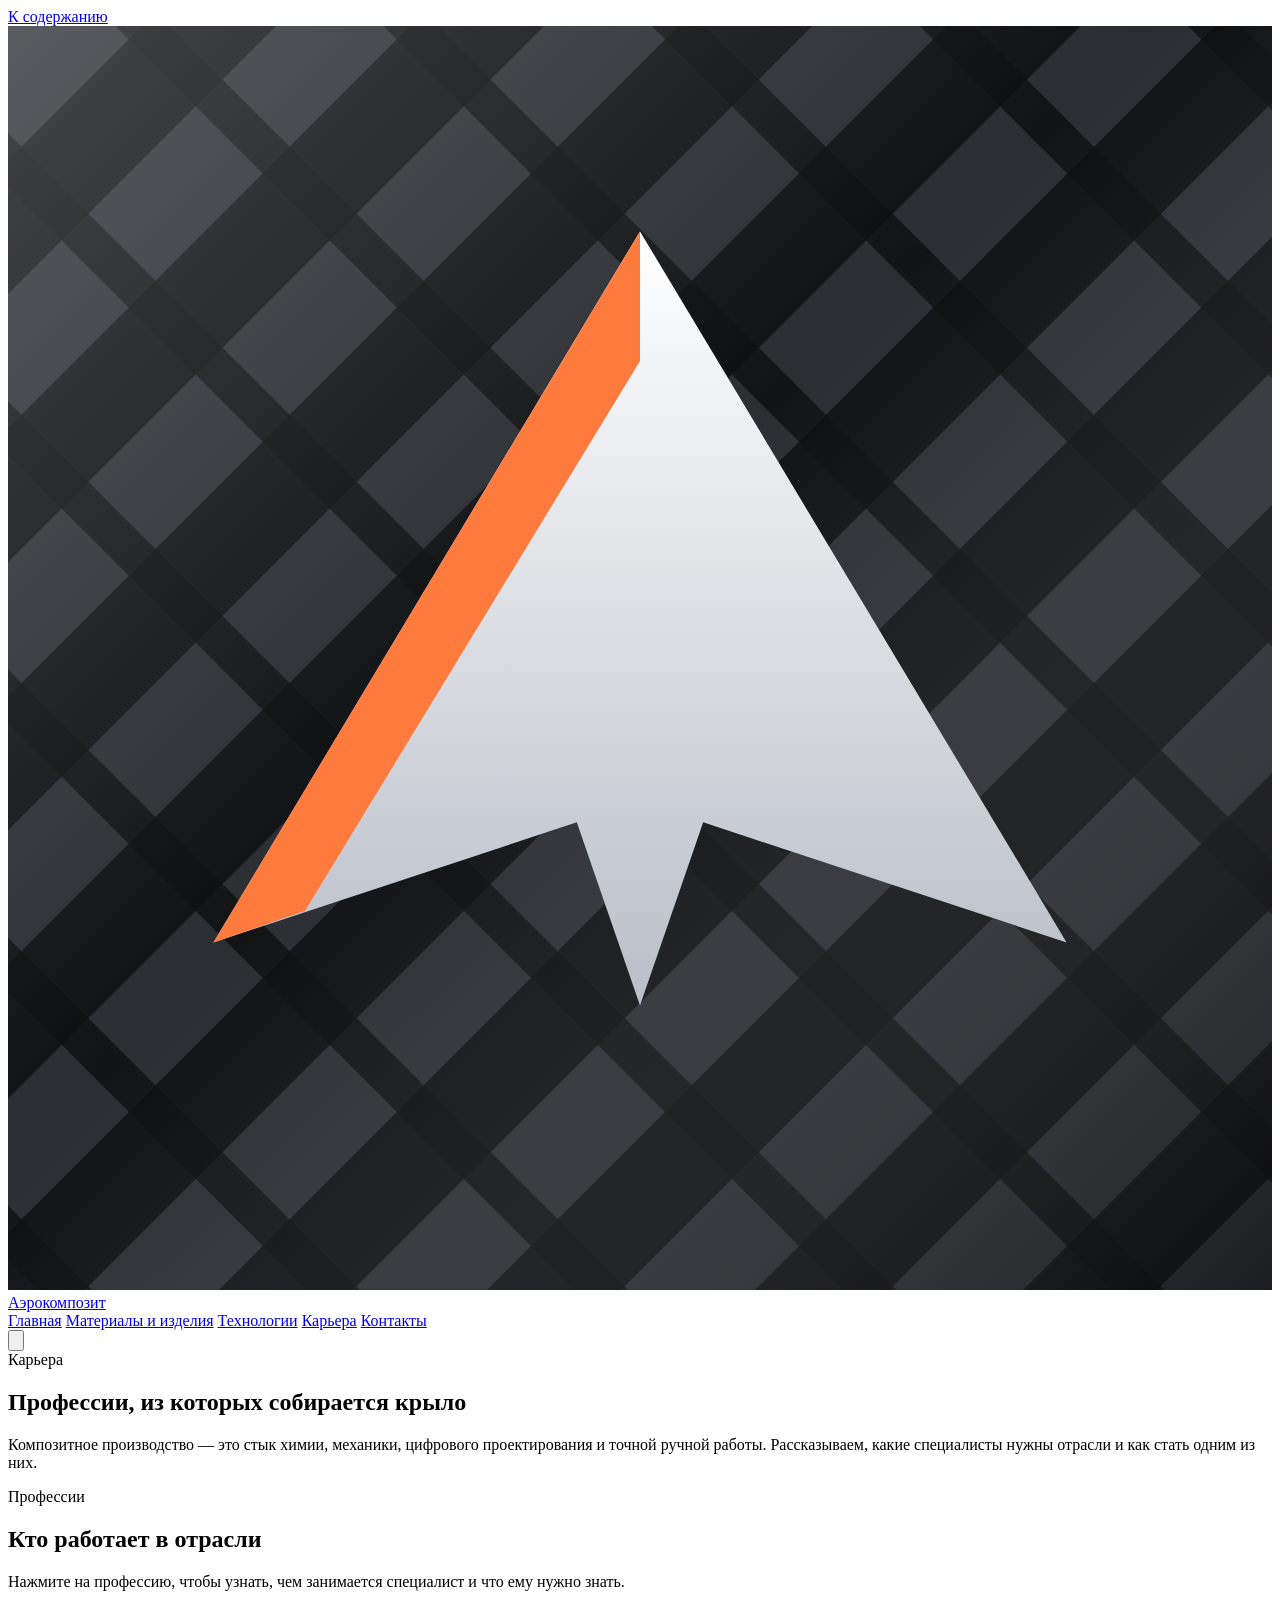
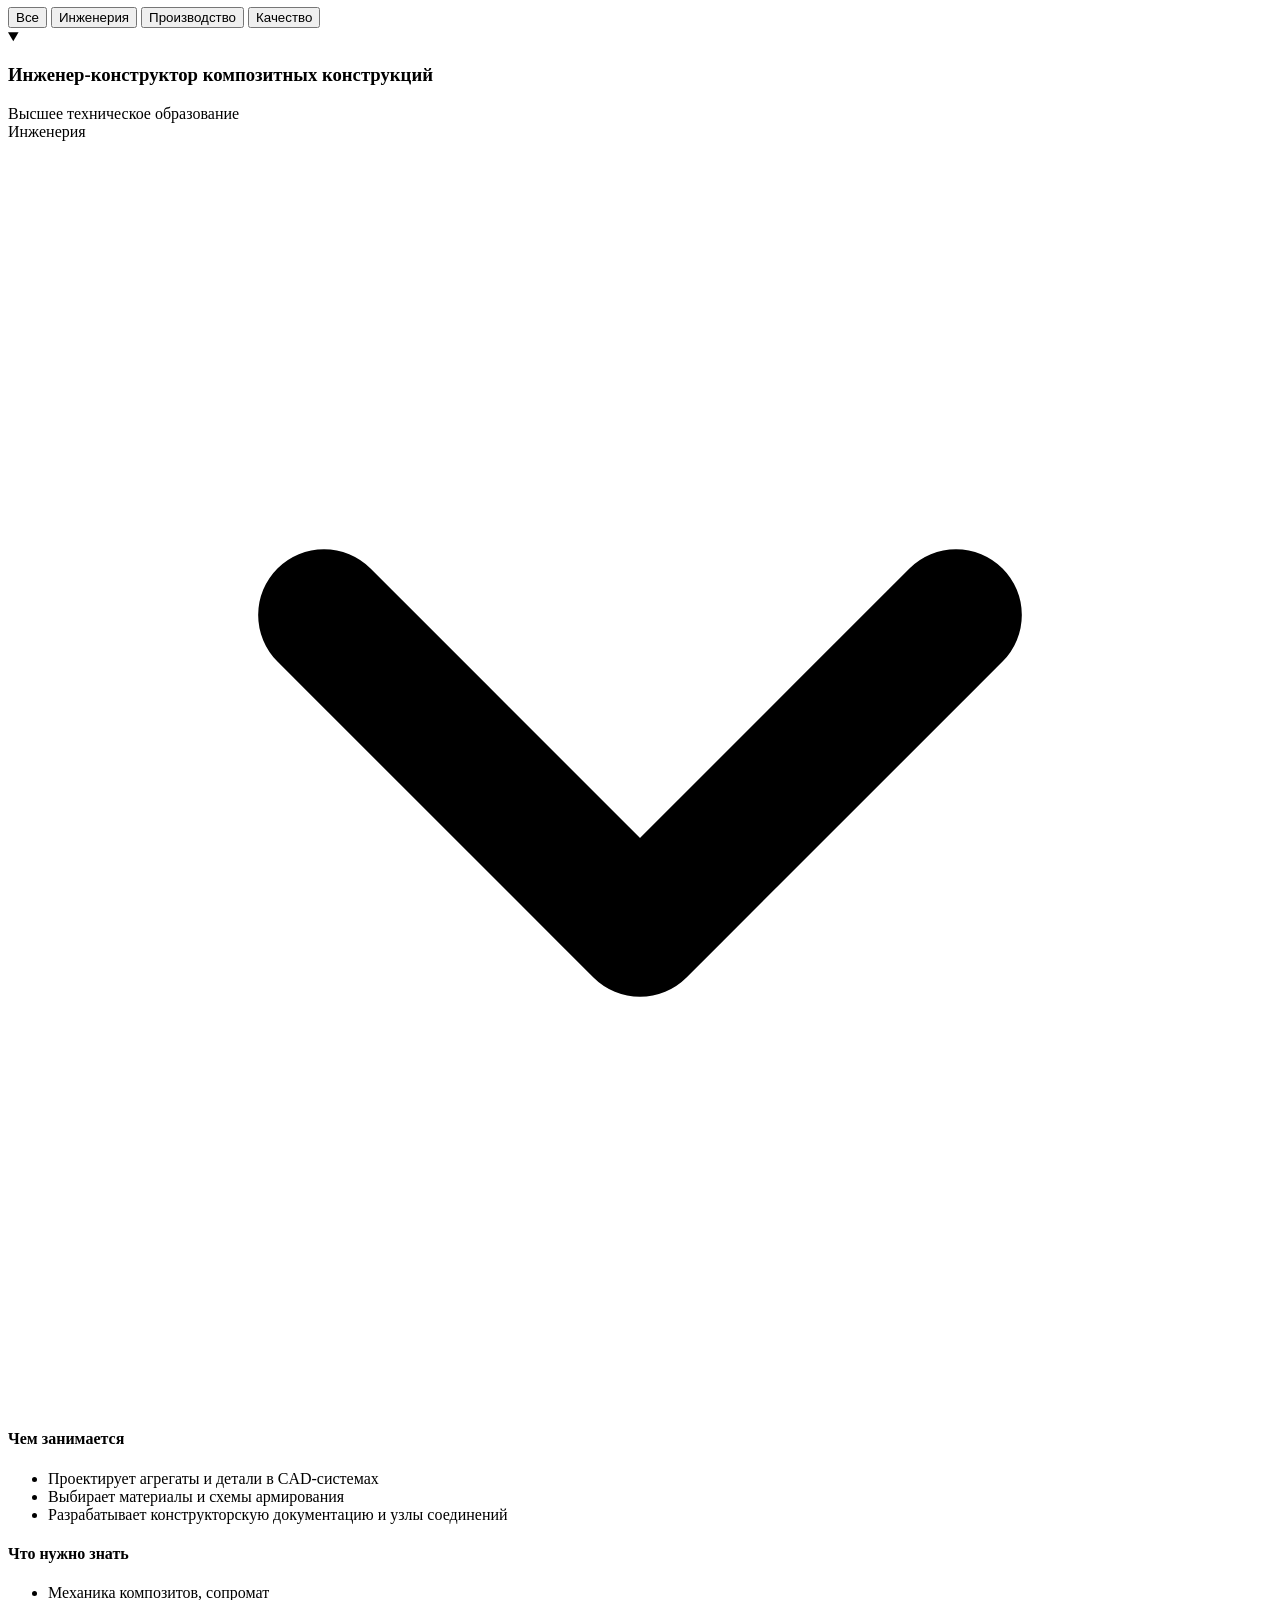
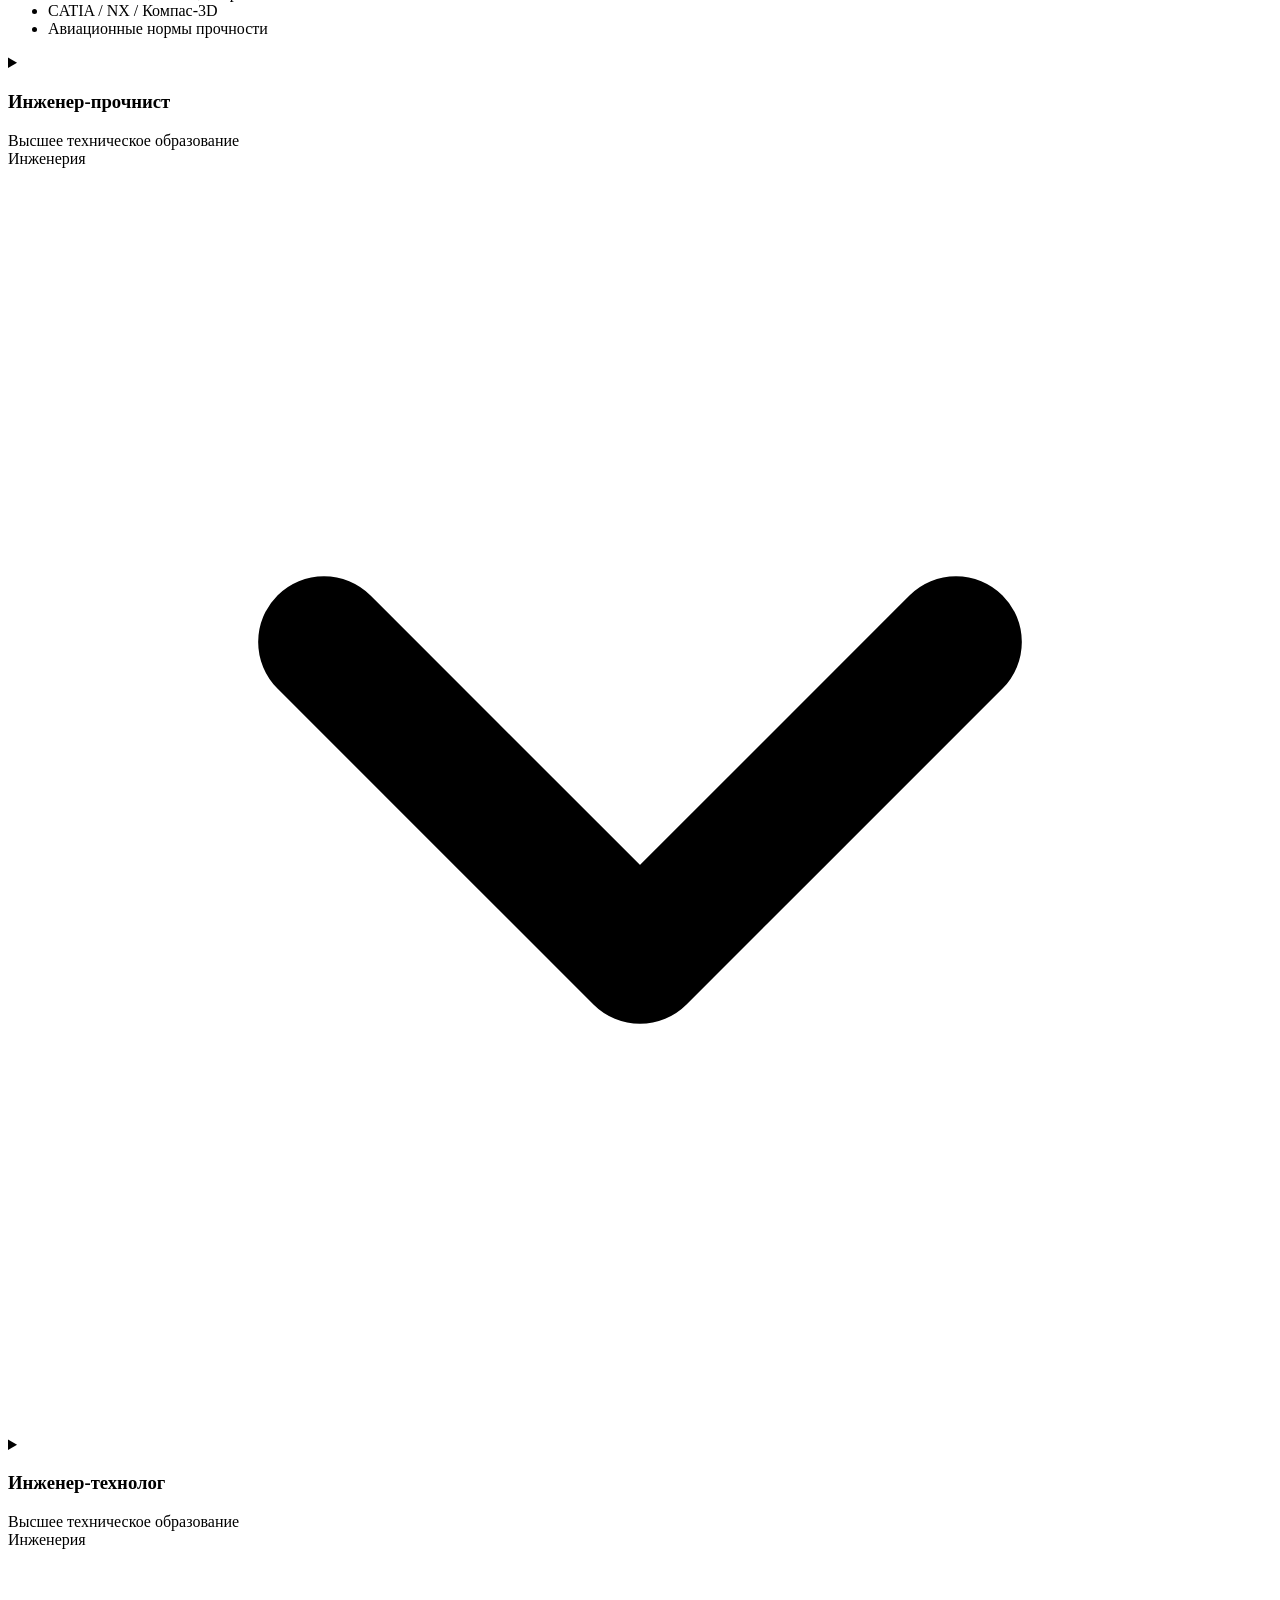
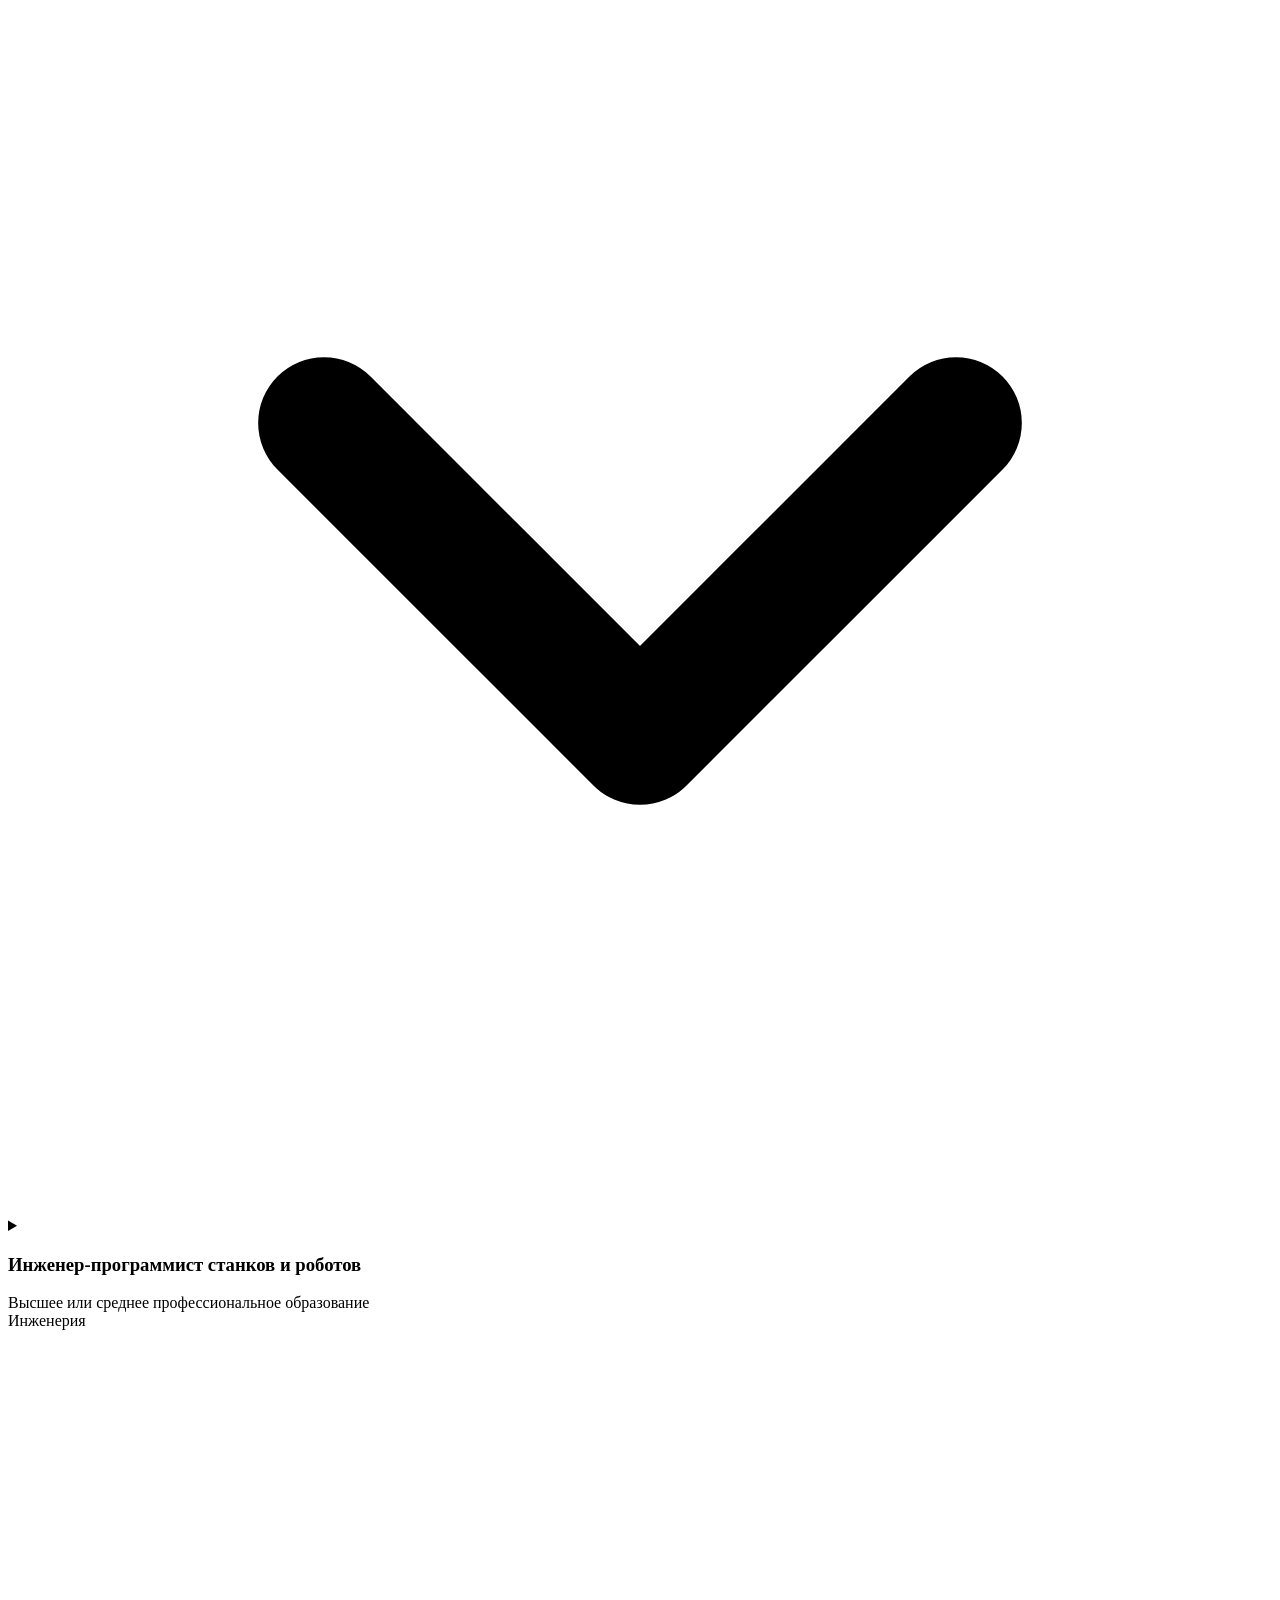
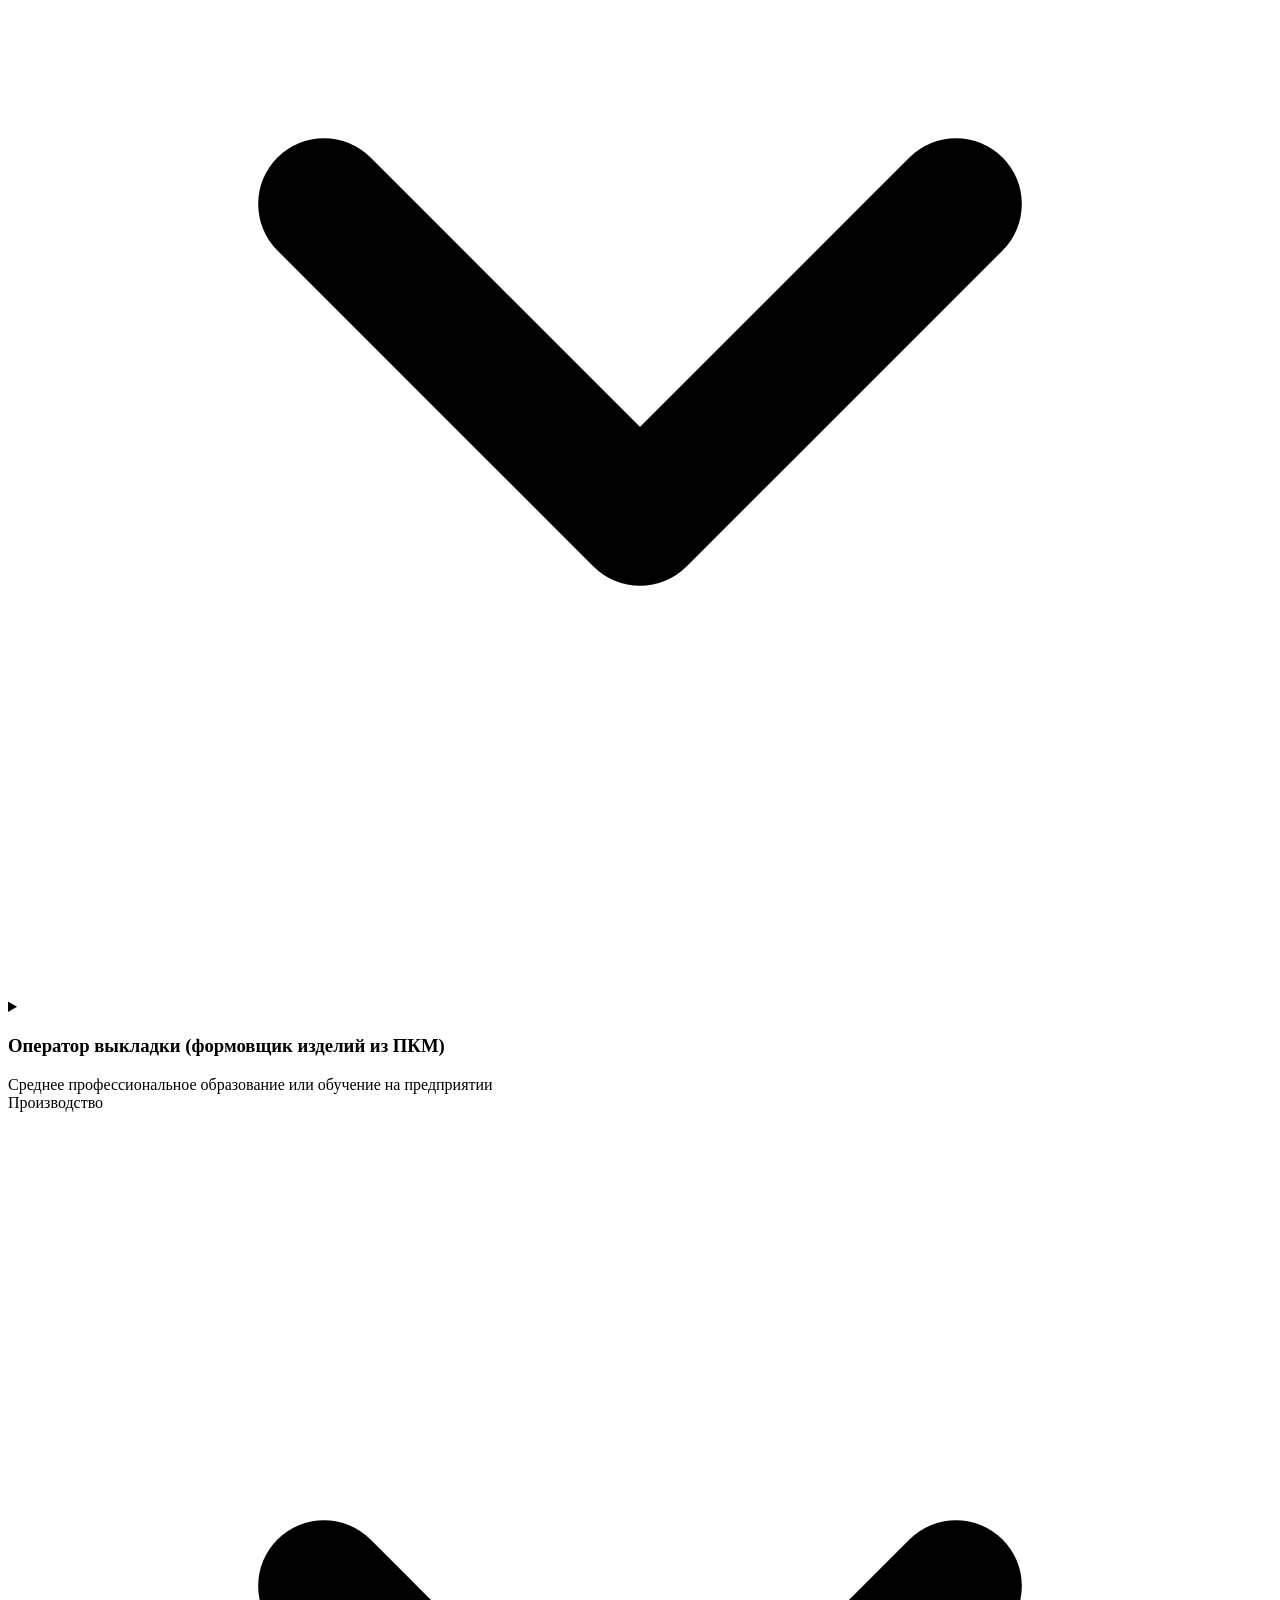
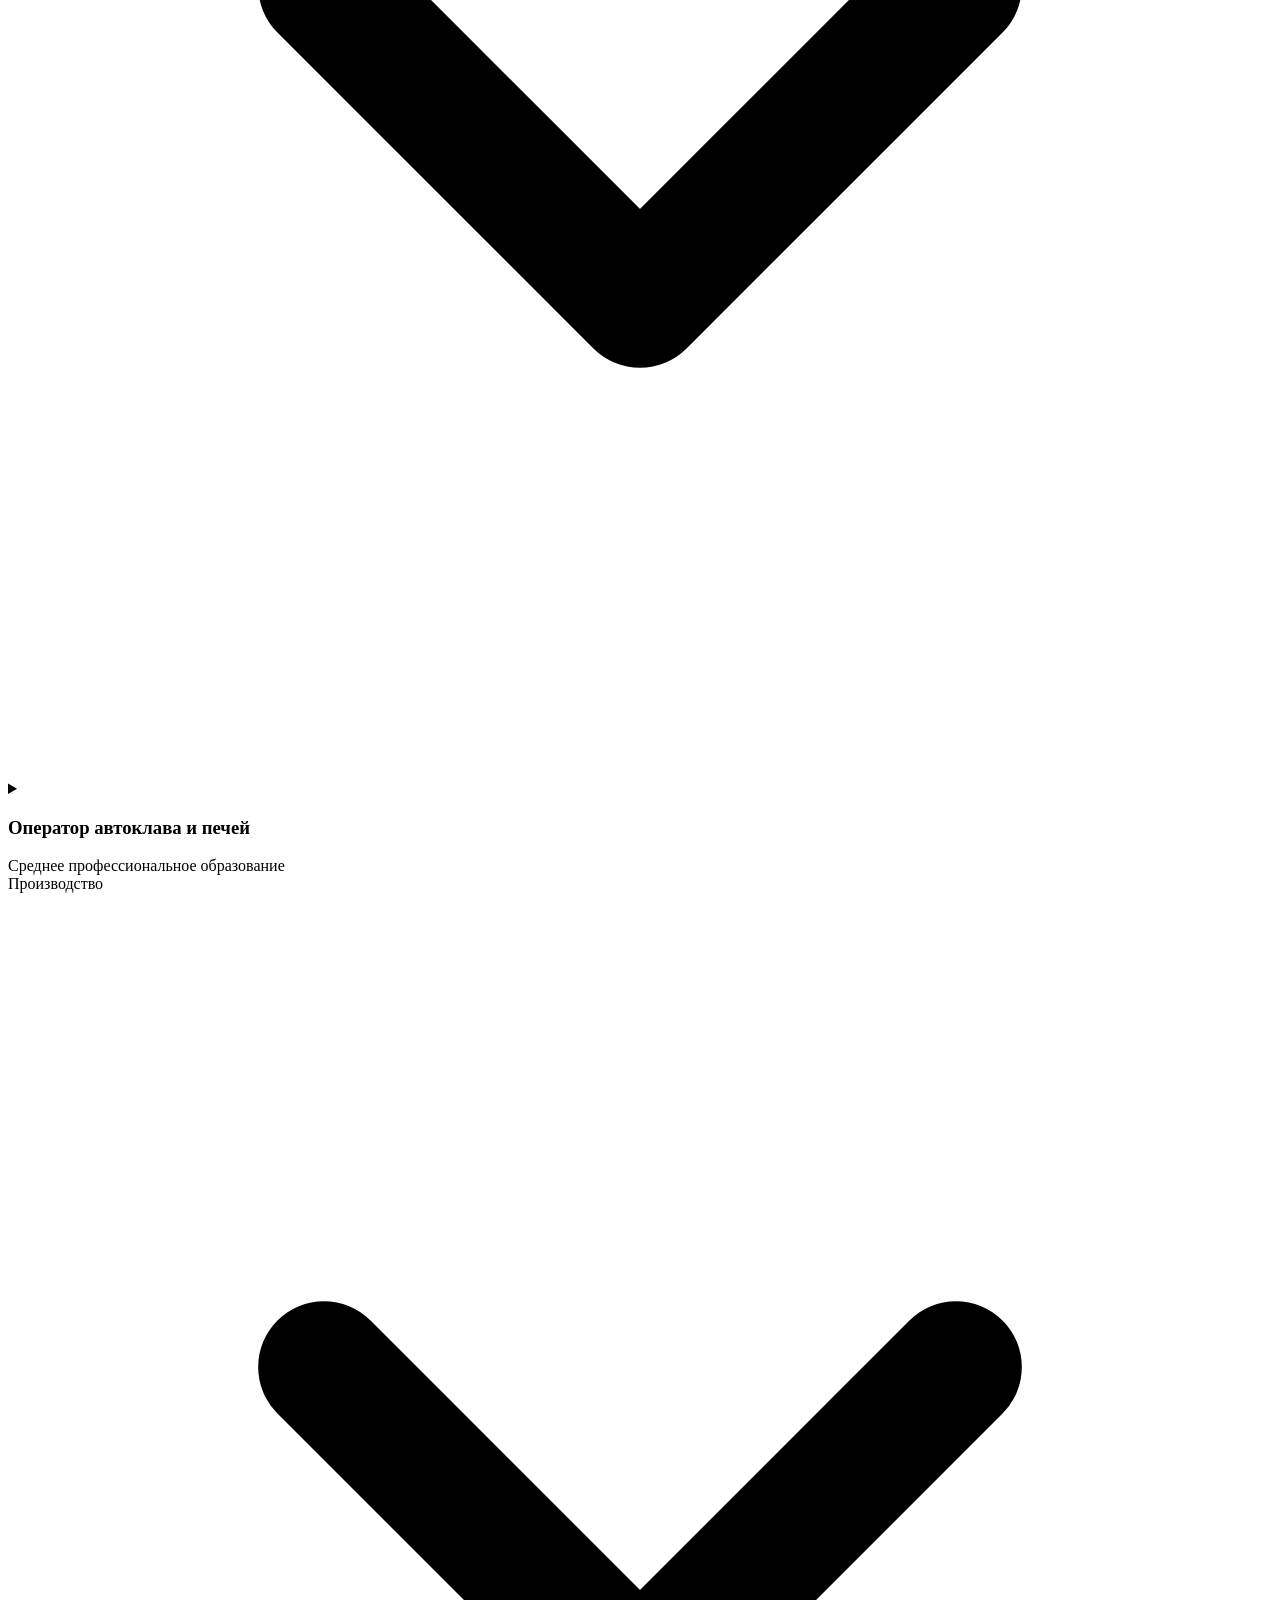
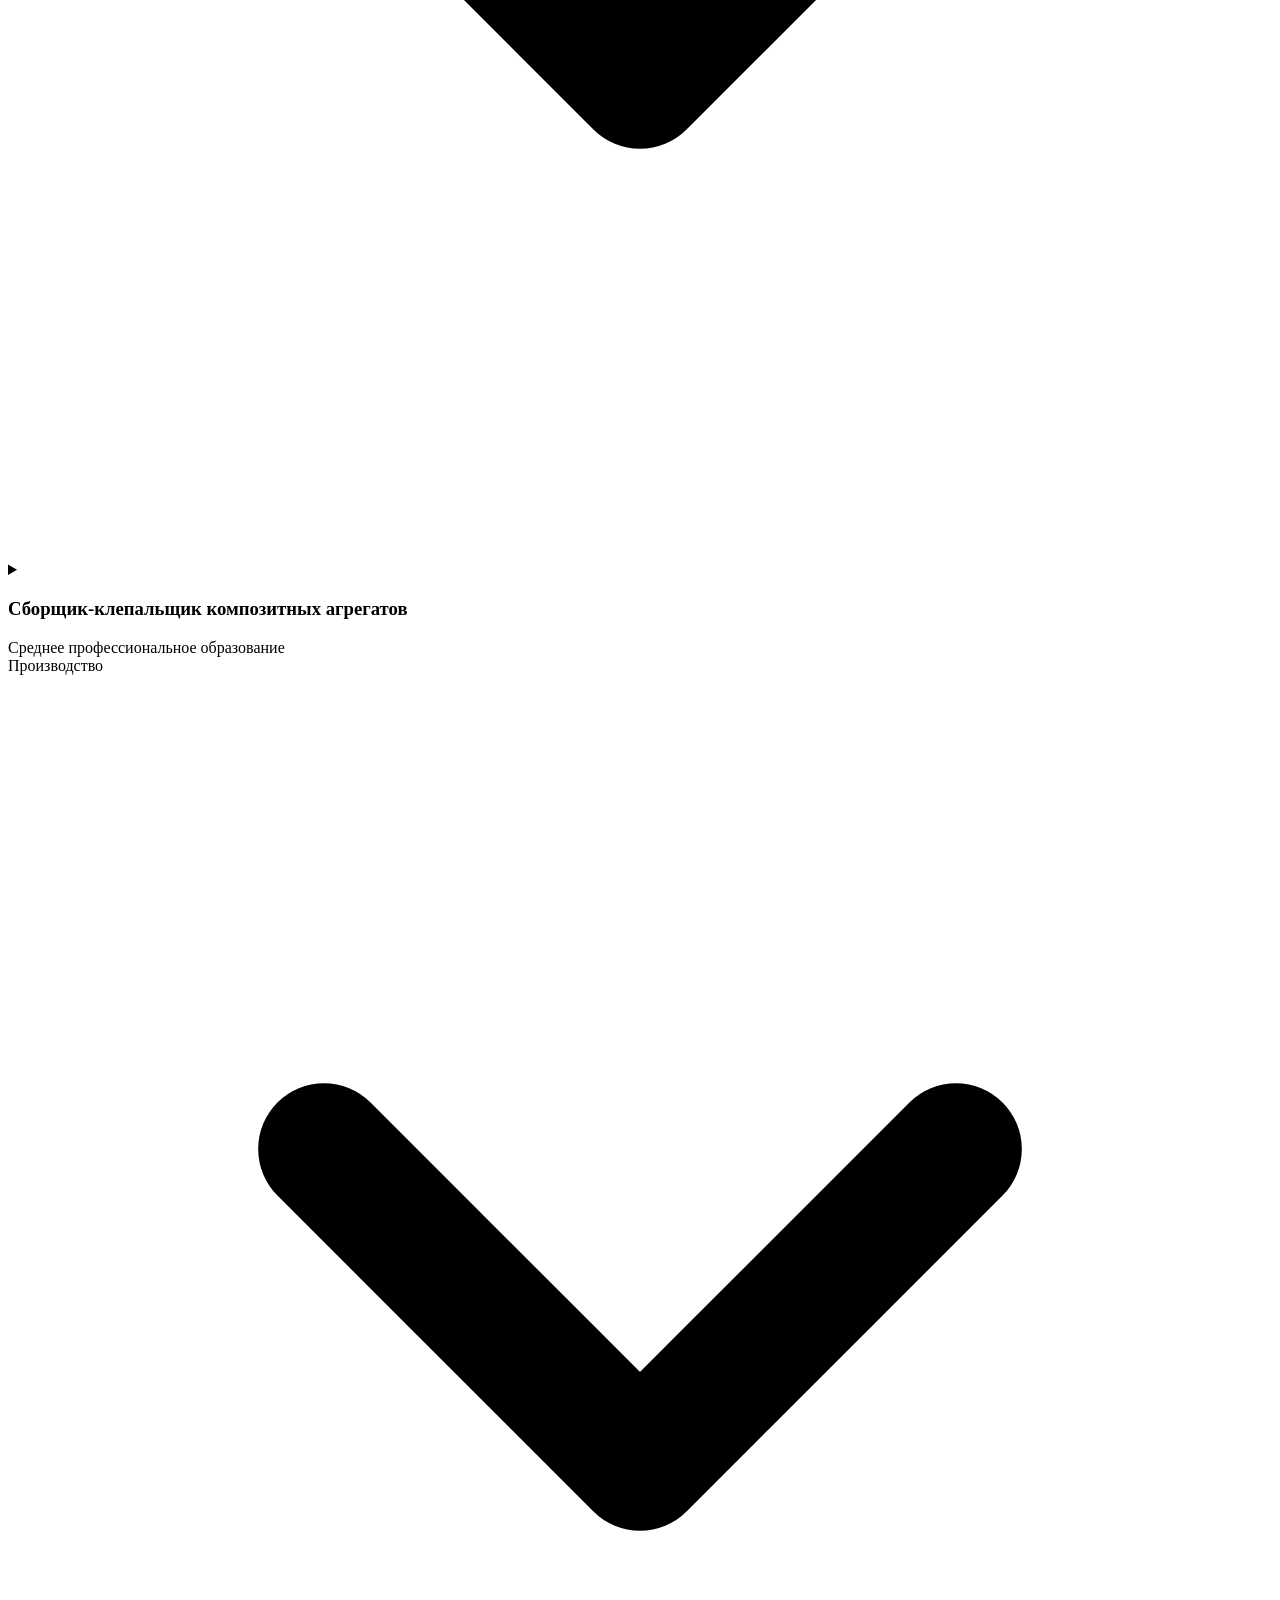
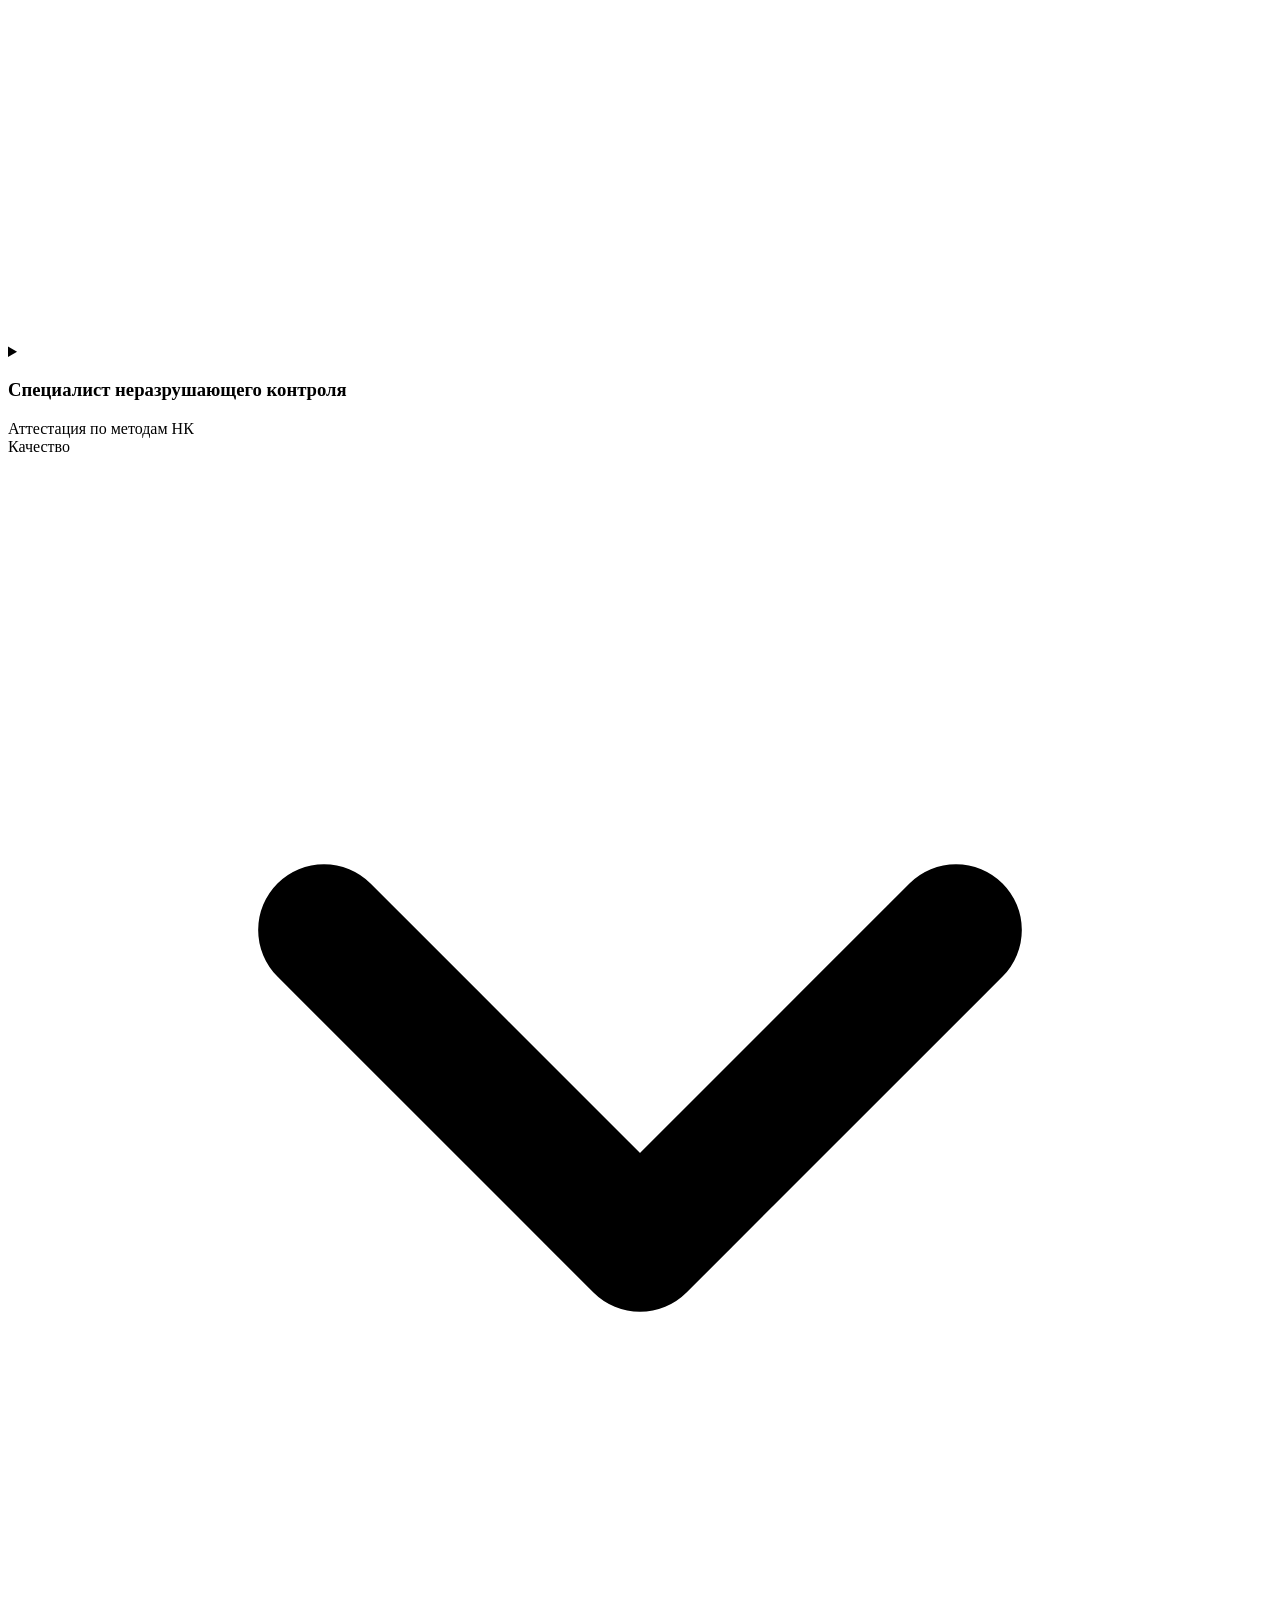
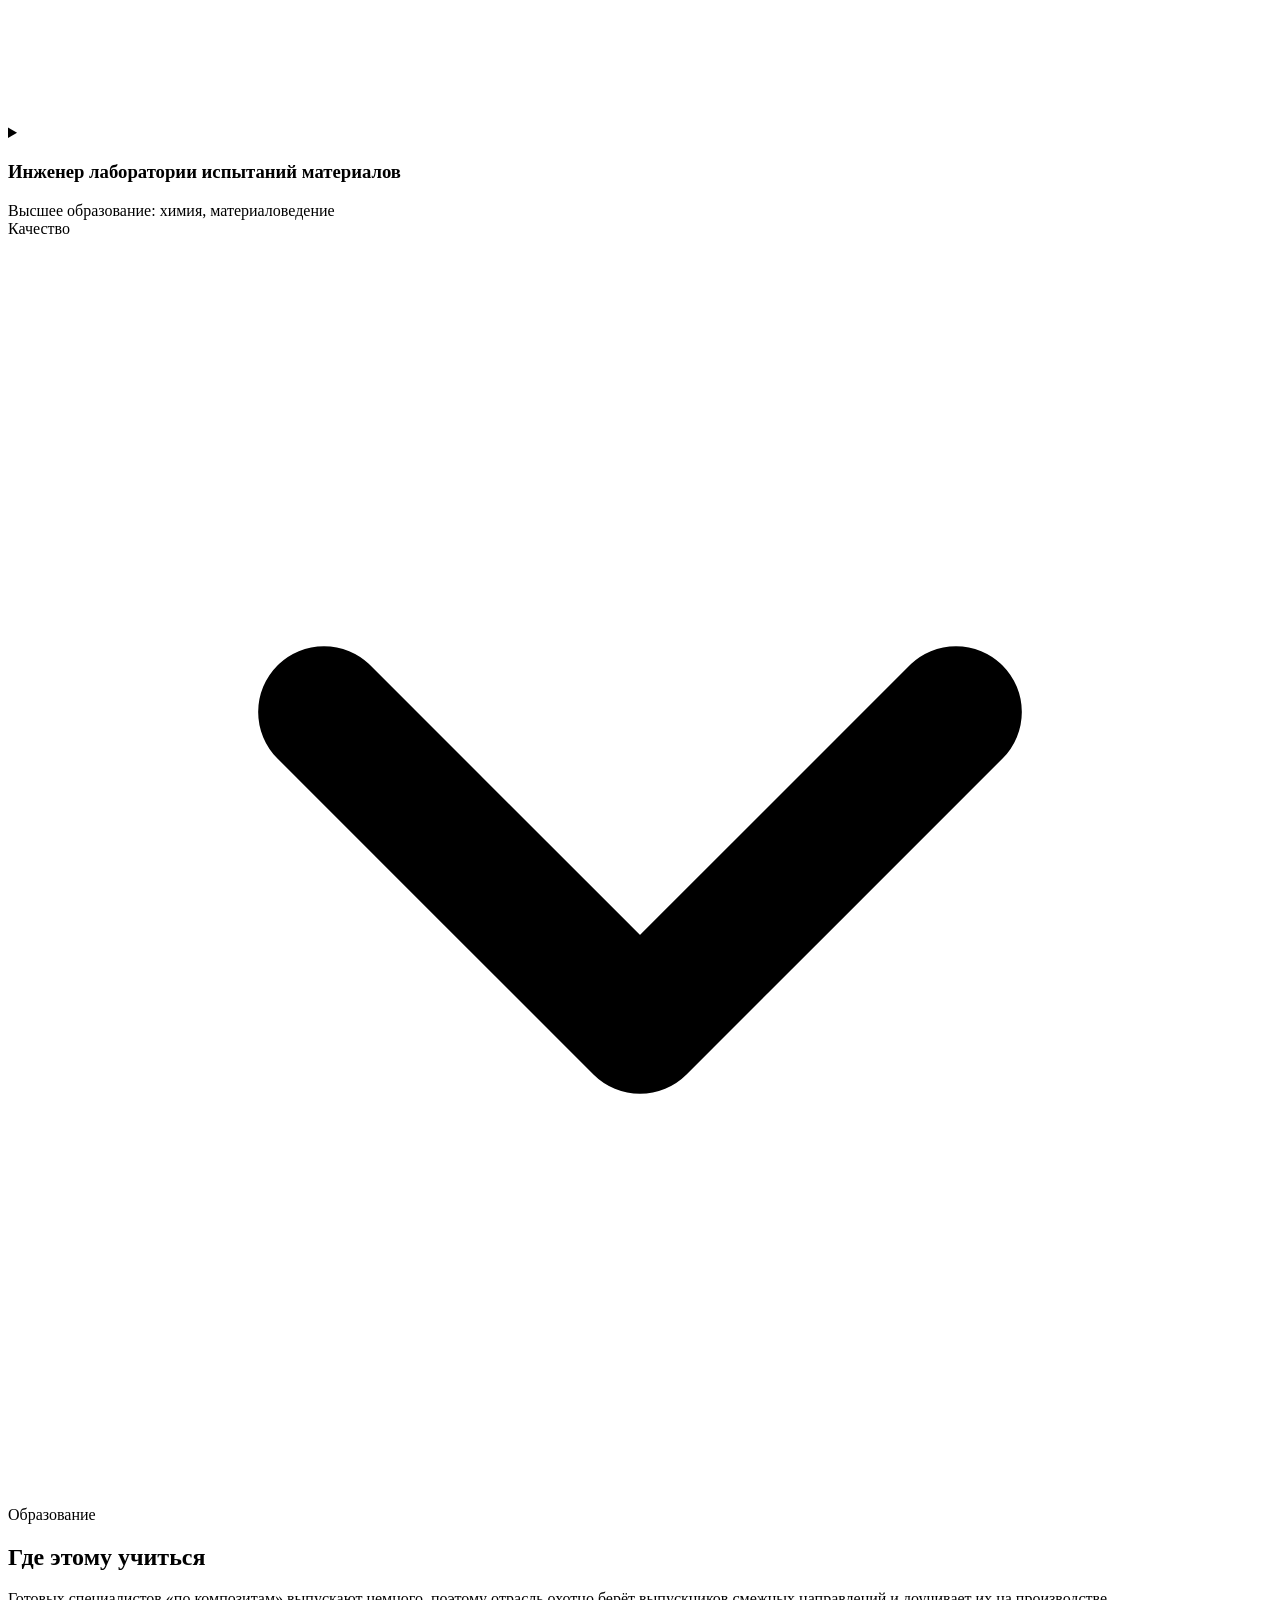
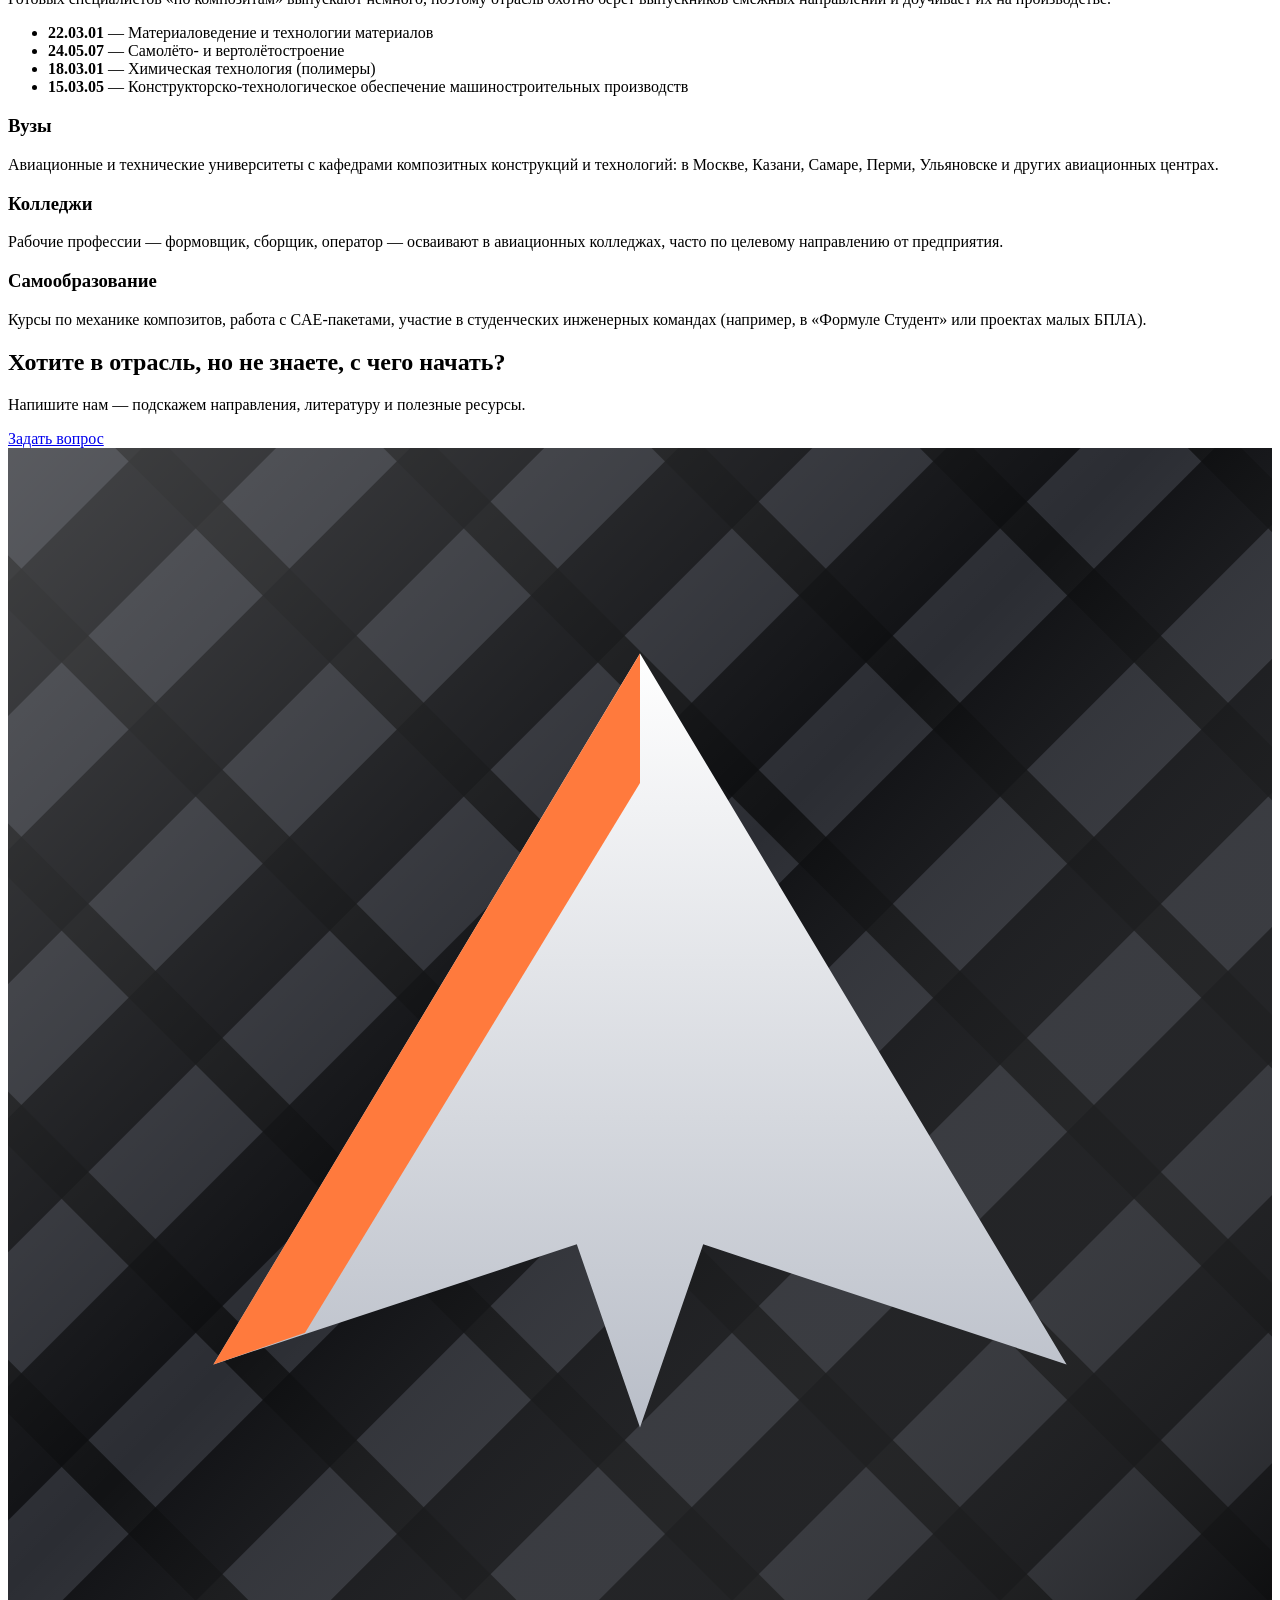
==== careers.html @ 8b7123e7 "Add files via upload" ====
<!doctype html>
<html lang="ru">
<head>
  <meta charset="utf-8">
  <meta name="viewport" content="width=device-width, initial-scale=1">
  <meta name="theme-color" content="#0b0c0e">
  <title>Карьера в композитной отрасли — Аэрокомпозит</title>
  <meta name="description" content="Профессии композитного авиационного производства: что делают специалисты, какие навыки нужны и где учиться.">
  <link rel="icon" href="img/favicon.svg" type="image/svg+xml">
  <link rel="preconnect" href="https://fonts.googleapis.com">
  <link rel="preconnect" href="https://fonts.gstatic.com" crossorigin>
  <link href="https://fonts.googleapis.com/css2?family=JetBrains+Mono:wght@500;600;700&family=Manrope:wght@400;500;600;700;800&family=Unbounded:wght@300;700&display=swap" rel="stylesheet">
  <link rel="stylesheet" href="css/style.css?v=3">
</head>
<body>
<a class="skip" href="#main">К содержанию</a>

<header class="site-header">
  <div class="wrap">
    <a class="logo" href="index.html" aria-label="Аэрокомпозит — на главную">
      <span class="logo-mark" aria-hidden="true"><svg viewBox="0 0 40 40"><defs><pattern id="tw-h" width="6" height="6" patternUnits="userSpaceOnUse" patternTransform="rotate(45)"><rect width="6" height="6" fill="#101114"/><rect width="3" height="6" fill="#2b2d33"/><rect width="6" height="1.2" y="2.4" fill="#0b0c0e" opacity=".8"/></pattern><linearGradient id="gl-h" x1="0" y1="0" x2="1" y2="1"><stop offset="0" stop-color="#fff" stop-opacity=".22"/><stop offset=".45" stop-color="#fff" stop-opacity="0"/><stop offset="1" stop-color="#000" stop-opacity=".35"/></linearGradient><linearGradient id="wg-h" x1="0" y1="0" x2="0" y2="1"><stop offset="0" stop-color="#ffffff"/><stop offset="1" stop-color="#b9bec8"/></linearGradient></defs><rect width="40" height="40" fill="url(#tw-h)"/><rect width="40" height="40" fill="url(#gl-h)"/><path d="M20 6.5 L33.5 29 L22 25.2 L20 31 L18 25.2 L6.5 29 Z" fill="url(#wg-h)"/><path d="M20 6.5 L6.5 29 L9.4 28 L20 10.6 Z" fill="#ff7a3d"/></svg></span>
      <span class="logo-word"><span class="logo-aero">Аэро</span><span class="logo-comp">композит</span></span>
    </a>
    <nav class="nav" id="nav" aria-label="Основное меню">
      <a href="index.html">Главная</a>
      <a href="materials.html">Материалы и изделия</a>
      <a href="technology.html">Технологии</a>
      <a href="careers.html" aria-current="page">Карьера</a>
      <a href="contacts.html">Контакты</a>
    </nav>
    <button class="icon-btn menu-toggle" aria-label="Меню" aria-controls="nav" aria-expanded="false">
      <svg viewBox="0 0 24 24" fill="none" stroke="currentColor" stroke-width="2" stroke-linecap="round"><path d="M4 7h16M4 12h16M4 17h16"/></svg>
    </button>
  </div>
</header>

<main id="main">

  <section class="page-hero">
    <div class="wrap">
      <span class="eyebrow">Карьера</span>
      <h1>Профессии, из которых собирается крыло</h1>
      <p class="lead">Композитное производство — это стык химии, механики, цифрового проектирования и точной ручной работы. Рассказываем, какие специалисты нужны отрасли и как стать одним из них.</p>
    </div>
  </section>

  <section class="section">
    <div class="wrap">
      <div class="section-head reveal">
        <div>
          <span class="eyebrow">Профессии</span>
          <h2>Кто работает в отрасли</h2>
        </div>
        <p>Нажмите на профессию, чтобы узнать, чем занимается специалист и что ему нужно знать.</p>
      </div>

      <div class="filters reveal" role="group" aria-label="Фильтр по направлению">
        <button class="chip" data-filter="all" aria-pressed="true">Все</button>
        <button class="chip" data-filter="eng" aria-pressed="false">Инженерия</button>
        <button class="chip" data-filter="prod" aria-pressed="false">Производство</button>
        <button class="chip" data-filter="qa" aria-pressed="false">Качество</button>
      </div>

      <div class="reveal">
        <details class="job" data-area="eng" open>
          <summary>
            <div><h3>Инженер-конструктор композитных конструкций</h3><div class="meta">Высшее техническое образование</div></div>
            <span class="tag">Инженерия</span>
            <span class="chev"><svg viewBox="0 0 24 24" fill="none" stroke="currentColor" stroke-width="2.5" stroke-linecap="round" stroke-linejoin="round"><path d="M6 9l6 6 6-6"/></svg></span>
          </summary>
          <div class="job-body">
            <div><h4>Чем занимается</h4><ul><li>Проектирует агрегаты и детали в CAD-системах</li><li>Выбирает материалы и схемы армирования</li><li>Разрабатывает конструкторскую документацию и узлы соединений</li></ul></div>
            <div><h4>Что нужно знать</h4><ul><li>Механика композитов, сопромат</li><li>CATIA / NX / Компас-3D</li><li>Авиационные нормы прочности</li></ul></div>
          </div>
        </details>

        <details class="job" data-area="eng">
          <summary>
            <div><h3>Инженер-прочнист</h3><div class="meta">Высшее техническое образование</div></div>
            <span class="tag">Инженерия</span>
            <span class="chev"><svg viewBox="0 0 24 24" fill="none" stroke="currentColor" stroke-width="2.5" stroke-linecap="round" stroke-linejoin="round"><path d="M6 9l6 6 6-6"/></svg></span>
          </summary>
          <div class="job-body">
            <div><h4>Чем занимается</h4><ul><li>Рассчитывает напряжения и запасы прочности методом конечных элементов</li><li>Оценивает устойчивость панелей и допустимые повреждения</li><li>Сопровождает прочностные испытания</li></ul></div>
            <div><h4>Что нужно знать</h4><ul><li>Теория упругости, критерии разрушения композитов</li><li>Ansys, Abaqus, Nastran/Patran</li><li>Python для автоматизации расчётов — большой плюс</li></ul></div>
          </div>
        </details>

        <details class="job" data-area="eng">
          <summary>
            <div><h3>Инженер-технолог</h3><div class="meta">Высшее техническое образование</div></div>
            <span class="tag">Инженерия</span>
            <span class="chev"><svg viewBox="0 0 24 24" fill="none" stroke="currentColor" stroke-width="2.5" stroke-linecap="round" stroke-linejoin="round"><path d="M6 9l6 6 6-6"/></svg></span>
          </summary>
          <div class="job-body">
            <div><h4>Чем занимается</h4><ul><li>Разрабатывает техпроцессы выкладки и отверждения</li><li>Проектирует оснастку и режимы работы оборудования</li><li>Разбирается с причинами брака и улучшает процесс</li></ul></div>
            <div><h4>Что нужно знать</h4><ul><li>Химия полимеров, технологии ПКМ</li><li>Моделирование пропитки и отверждения</li><li>Основы бережливого производства</li></ul></div>
          </div>
        </details>

        <details class="job" data-area="eng">
          <summary>
            <div><h3>Инженер-программист станков и роботов</h3><div class="meta">Высшее или среднее профессиональное образование</div></div>
            <span class="tag">Инженерия</span>
            <span class="chev"><svg viewBox="0 0 24 24" fill="none" stroke="currentColor" stroke-width="2.5" stroke-linecap="round" stroke-linejoin="round"><path d="M6 9l6 6 6-6"/></svg></span>
          </summary>
          <div class="job-body">
            <div><h4>Чем занимается</h4><ul><li>Готовит программы для машин автоматической выкладки, раскройных столов и фрезерных центров</li><li>Проверяет траектории в симуляторе</li><li>Налаживает оборудование</li></ul></div>
            <div><h4>Что нужно знать</h4><ul><li>CAM-системы и G-код</li><li>Геометрия поверхностей</li><li>Робототехника и системы ЧПУ</li></ul></div>
          </div>
        </details>

        <details class="job" data-area="prod">
          <summary>
            <div><h3>Оператор выкладки (формовщик изделий из ПКМ)</h3><div class="meta">Среднее профессиональное образование или обучение на предприятии</div></div>
            <span class="tag">Производство</span>
            <span class="chev"><svg viewBox="0 0 24 24" fill="none" stroke="currentColor" stroke-width="2.5" stroke-linecap="round" stroke-linejoin="round"><path d="M6 9l6 6 6-6"/></svg></span>
          </summary>
          <div class="job-body">
            <div><h4>Чем занимается</h4><ul><li>Выкладывает слои препрега или ткани на оснастку по карте укладки</li><li>Собирает вакуумный пакет и проверяет герметичность</li><li>Работает в «чистой комнате» с контролем температуры и влажности</li></ul></div>
            <div><h4>Что нужно знать</h4><ul><li>Чтение чертежей и технологических карт</li><li>Аккуратность и внимание к деталям</li><li>Правила работы с химическими материалами</li></ul></div>
          </div>
        </details>

        <details class="job" data-area="prod">
          <summary>
            <div><h3>Оператор автоклава и печей</h3><div class="meta">Среднее профессиональное образование</div></div>
            <span class="tag">Производство</span>
            <span class="chev"><svg viewBox="0 0 24 24" fill="none" stroke="currentColor" stroke-width="2.5" stroke-linecap="round" stroke-linejoin="round"><path d="M6 9l6 6 6-6"/></svg></span>
          </summary>
          <div class="job-body">
            <div><h4>Чем занимается</h4><ul><li>Загружает детали и подключает термопары и вакуумные линии</li><li>Запускает и контролирует циклы отверждения</li><li>Ведёт записи параметров для каждой партии</li></ul></div>
            <div><h4>Что нужно знать</h4><ul><li>Работа с сосудами под давлением</li><li>Основы автоматики и КИПиА</li><li>Техника безопасности</li></ul></div>
          </div>
        </details>

        <details class="job" data-area="prod">
          <summary>
            <div><h3>Сборщик-клепальщик композитных агрегатов</h3><div class="meta">Среднее профессиональное образование</div></div>
            <span class="tag">Производство</span>
            <span class="chev"><svg viewBox="0 0 24 24" fill="none" stroke="currentColor" stroke-width="2.5" stroke-linecap="round" stroke-linejoin="round"><path d="M6 9l6 6 6-6"/></svg></span>
          </summary>
          <div class="job-body">
            <div><h4>Чем занимается</h4><ul><li>Собирает панели, лонжероны и нервюры в стапеле</li><li>Сверлит отверстия в пакетах «композит — титан»</li><li>Устанавливает крепёж и герметик</li></ul></div>
            <div><h4>Что нужно знать</h4><ul><li>Особенности сверления композитов без расслоений</li><li>Измерительный инструмент</li><li>Работа по сборочным чертежам</li></ul></div>
          </div>
        </details>

        <details class="job" data-area="qa">
          <summary>
            <div><h3>Специалист неразрушающего контроля</h3><div class="meta">Аттестация по методам НК</div></div>
            <span class="tag">Качество</span>
            <span class="chev"><svg viewBox="0 0 24 24" fill="none" stroke="currentColor" stroke-width="2.5" stroke-linecap="round" stroke-linejoin="round"><path d="M6 9l6 6 6-6"/></svg></span>
          </summary>
          <div class="job-body">
            <div><h4>Чем занимается</h4><ul><li>Проводит ультразвуковой и другие виды контроля деталей</li><li>Расшифровывает результаты сканирования</li><li>Оформляет заключения о годности</li></ul></div>
            <div><h4>Что нужно знать</h4><ul><li>Физика ультразвука</li><li>Типичные дефекты ПКМ</li><li>Нормативные документы по НК</li></ul></div>
          </div>
        </details>

        <details class="job" data-area="qa">
          <summary>
            <div><h3>Инженер лаборатории испытаний материалов</h3><div class="meta">Высшее образование: химия, материаловедение</div></div>
            <span class="tag">Качество</span>
            <span class="chev"><svg viewBox="0 0 24 24" fill="none" stroke="currentColor" stroke-width="2.5" stroke-linecap="round" stroke-linejoin="round"><path d="M6 9l6 6 6-6"/></svg></span>
          </summary>
          <div class="job-body">
            <div><h4>Чем занимается</h4><ul><li>Проверяет входящие партии волокон и смол</li><li>Испытывает образцы на растяжение, сжатие и сдвиг</li><li>Проводит термический анализ (ДСК, ДМА)</li></ul></div>
            <div><h4>Что нужно знать</h4><ul><li>Методики механических испытаний</li><li>Аналитическая химия полимеров</li><li>Статистическая обработка данных</li></ul></div>
          </div>
        </details>
      </div>
    </div>
  </section>

  <section class="section section-alt">
    <div class="wrap split" style="align-items:start">
      <div class="reveal">
        <span class="eyebrow">Образование</span>
        <h2>Где этому учиться</h2>
        <p style="color:var(--ink-2)">Готовых специалистов «по композитам» выпускают немного, поэтому отрасль охотно берёт выпускников смежных направлений и доучивает их на производстве.</p>
        <ul class="checklist">
          <li><span><strong>22.03.01</strong> — Материаловедение и технологии материалов</span></li>
          <li><span><strong>24.05.07</strong> — Самолёто- и вертолётостроение</span></li>
          <li><span><strong>18.03.01</strong> — Химическая технология (полимеры)</span></li>
          <li><span><strong>15.03.05</strong> — Конструкторско-технологическое обеспечение машиностроительных производств</span></li>
        </ul>
      </div>
      <div class="grid reveal" style="gap:16px">
        <article class="card">
          <h3>Вузы</h3>
          <p>Авиационные и технические университеты с кафедрами композитных конструкций и технологий: в Москве, Казани, Самаре, Перми, Ульяновске и других авиационных центрах.</p>
        </article>
        <article class="card">
          <h3>Колледжи</h3>
          <p>Рабочие профессии — формовщик, сборщик, оператор — осваивают в авиационных колледжах, часто по целевому направлению от предприятия.</p>
        </article>
        <article class="card">
          <h3>Самообразование</h3>
          <p>Курсы по механике композитов, работа с CAE-пакетами, участие в студенческих инженерных командах (например, в «Формуле Студент» или проектах малых БПЛА).</p>
        </article>
      </div>
    </div>
  </section>

  <section class="section">
    <div class="wrap">
      <div class="cta reveal">
        <div>
          <h2>Хотите в отрасль, но не знаете, с чего начать?</h2>
          <p>Напишите нам — подскажем направления, литературу и полезные ресурсы.</p>
        </div>
        <a class="btn btn-primary" href="contacts.html?topic=career">Задать вопрос</a>
      </div>
    </div>
  </section>

</main>

<footer class="site-footer" style="margin-top:0">
  <div class="wrap">
    <div class="footer-grid">
      <div>
        <a class="logo" href="index.html" aria-label="Аэрокомпозит — на главную">
      <span class="logo-mark" aria-hidden="true"><svg viewBox="0 0 40 40"><defs><pattern id="tw-f" width="6" height="6" patternUnits="userSpaceOnUse" patternTransform="rotate(45)"><rect width="6" height="6" fill="#101114"/><rect width="3" height="6" fill="#2b2d33"/><rect width="6" height="1.2" y="2.4" fill="#0b0c0e" opacity=".8"/></pattern><linearGradient id="gl-f" x1="0" y1="0" x2="1" y2="1"><stop offset="0" stop-color="#fff" stop-opacity=".22"/><stop offset=".45" stop-color="#fff" stop-opacity="0"/><stop offset="1" stop-color="#000" stop-opacity=".35"/></linearGradient><linearGradient id="wg-f" x1="0" y1="0" x2="0" y2="1"><stop offset="0" stop-color="#ffffff"/><stop offset="1" stop-color="#b9bec8"/></linearGradient></defs><rect width="40" height="40" fill="url(#tw-f)"/><rect width="40" height="40" fill="url(#gl-f)"/><path d="M20 6.5 L33.5 29 L22 25.2 L20 31 L18 25.2 L6.5 29 Z" fill="url(#wg-f)"/><path d="M20 6.5 L6.5 29 L9.4 28 L20 10.6 Z" fill="#ff7a3d"/></svg></span>
      <span class="logo-word"><span class="logo-aero">Аэро</span><span class="logo-comp">композит</span></span>
    </a>
        <p style="margin-top:16px">Производство изделий из полимерных композиционных материалов.</p>
      </div>
      <div>
        <h4>Разделы</h4>
        <ul><li><a href="materials.html">Материалы и изделия</a></li><li><a href="technology.html">Технологии</a></li><li><a href="careers.html">Карьера</a></li></ul>
      </div>
      <div>
        <h4>Материалы</h4>
        <ul><li><a href="materials.html#cfrp">Углепластик</a></li><li><a href="materials.html#gfrp">Стеклопластик</a></li><li><a href="materials.html#honeycomb">Сотовые панели</a></li></ul>
      </div>
      <div>
        <h4>Связь</h4>
        <ul><li><a href="contacts.html">Контакты</a></li><li><a href="contacts.html#faq">Вопросы и ответы</a></li></ul>
      </div>
    </div>
    <div class="footer-legal">
      <dl class="footer-req">
        <div class="req-item">
          <span class="req-icon" aria-hidden="true"><svg width="16" height="16" viewBox="0 0 24 24" fill="none" stroke="currentColor" stroke-width="1.8" stroke-linecap="round" stroke-linejoin="round"><path d="M4 21V6l8-3 8 3v15"/><path d="M9 21v-5h6v5M8 9h2M14 9h2M8 13h2M14 13h2"/></svg></span>
          <div><dt>Полное наименование</dt><dd>Общество с ограниченной ответственностью «Аэрокомпозит»</dd></div>
        </div>
        <div class="req-item">
          <span class="req-icon" aria-hidden="true"><svg width="16" height="16" viewBox="0 0 24 24" fill="none" stroke="currentColor" stroke-width="1.8" stroke-linecap="round" stroke-linejoin="round"><path d="M12 21s-7-6.2-7-11.5A7 7 0 0 1 19 9.5C19 14.8 12 21 12 21z"/><circle cx="12" cy="9.5" r="2.5"/></svg></span>
          <div><dt>Юридический адрес</dt><dd>420085, Республика Татарстан, г.&nbsp;Казань,<br>ул.&nbsp;Гудованцева, д.&nbsp;50А, кв.&nbsp;27</dd></div>
        </div>
        <div class="req-item">
          <span class="req-icon" aria-hidden="true"><svg width="16" height="16" viewBox="0 0 24 24" fill="none" stroke="currentColor" stroke-width="1.8" stroke-linecap="round" stroke-linejoin="round"><path d="M14.7 6.3a4 4 0 0 0-5.4 5.4L3 18l3 3 6.3-6.3a4 4 0 0 0 5.4-5.4l-2.5 2.5-2.4-.6-.6-2.4z"/></svg></span>
          <div><dt>Основной вид деятельности</dt><dd><span class="req-code">ОКВЭД 22.29</span> Производство прочих пластмассовых изделий</dd></div>
        </div>
      </dl>
      <a class="footer-fund" href="https://fasie.ru/" target="_blank" rel="noopener">
        <span>При поддержке</span>
        <img src="img/fasie.svg" alt="Фонд содействия инновациям" width="260" height="134">
      </a>
    </div>
    <div class="footer-bottom">
      <span>© <span data-year></span> ООО «Аэрокомпозит»</span>
      <span>ИНН 1683030017 · ОГРН 1251600045707</span>
    </div>
  </div>
</footer>

<script src="js/carbon.js"></script>
<script src="js/main.js"></script>
</body>
</html>
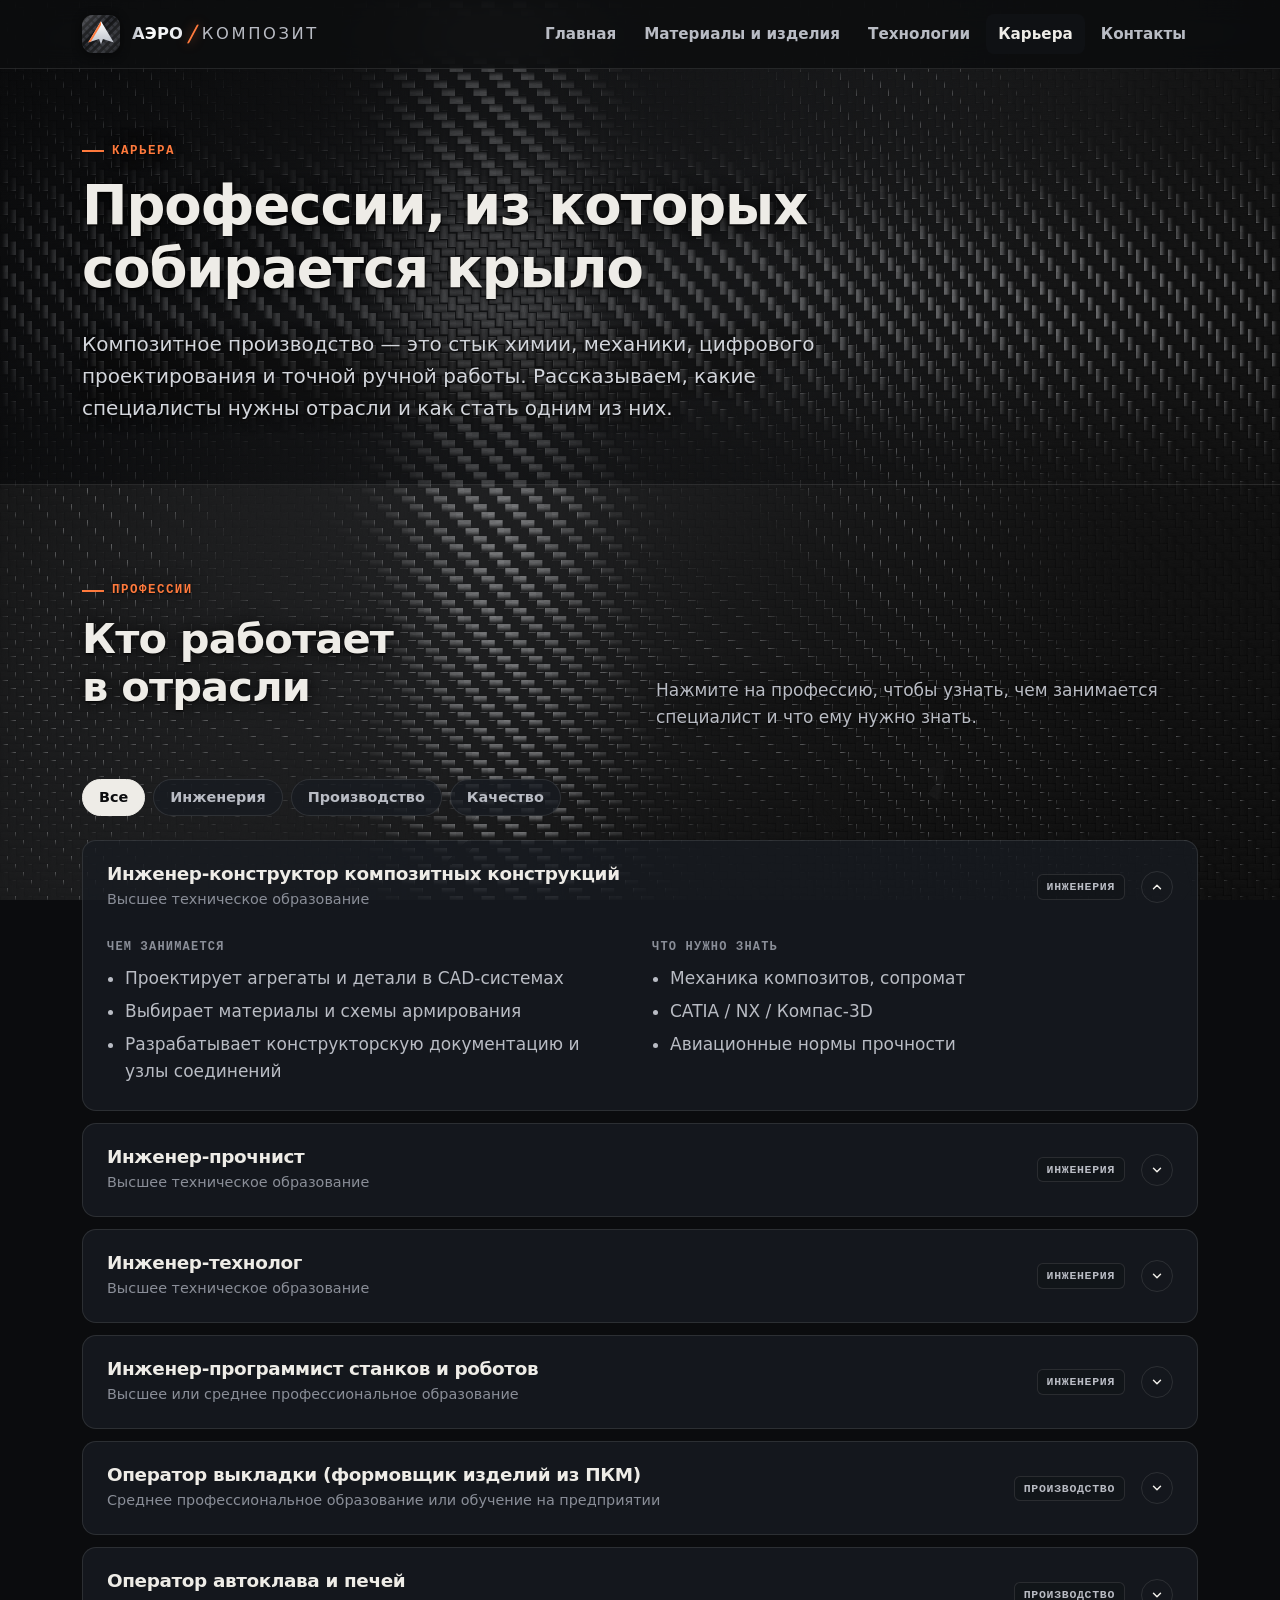
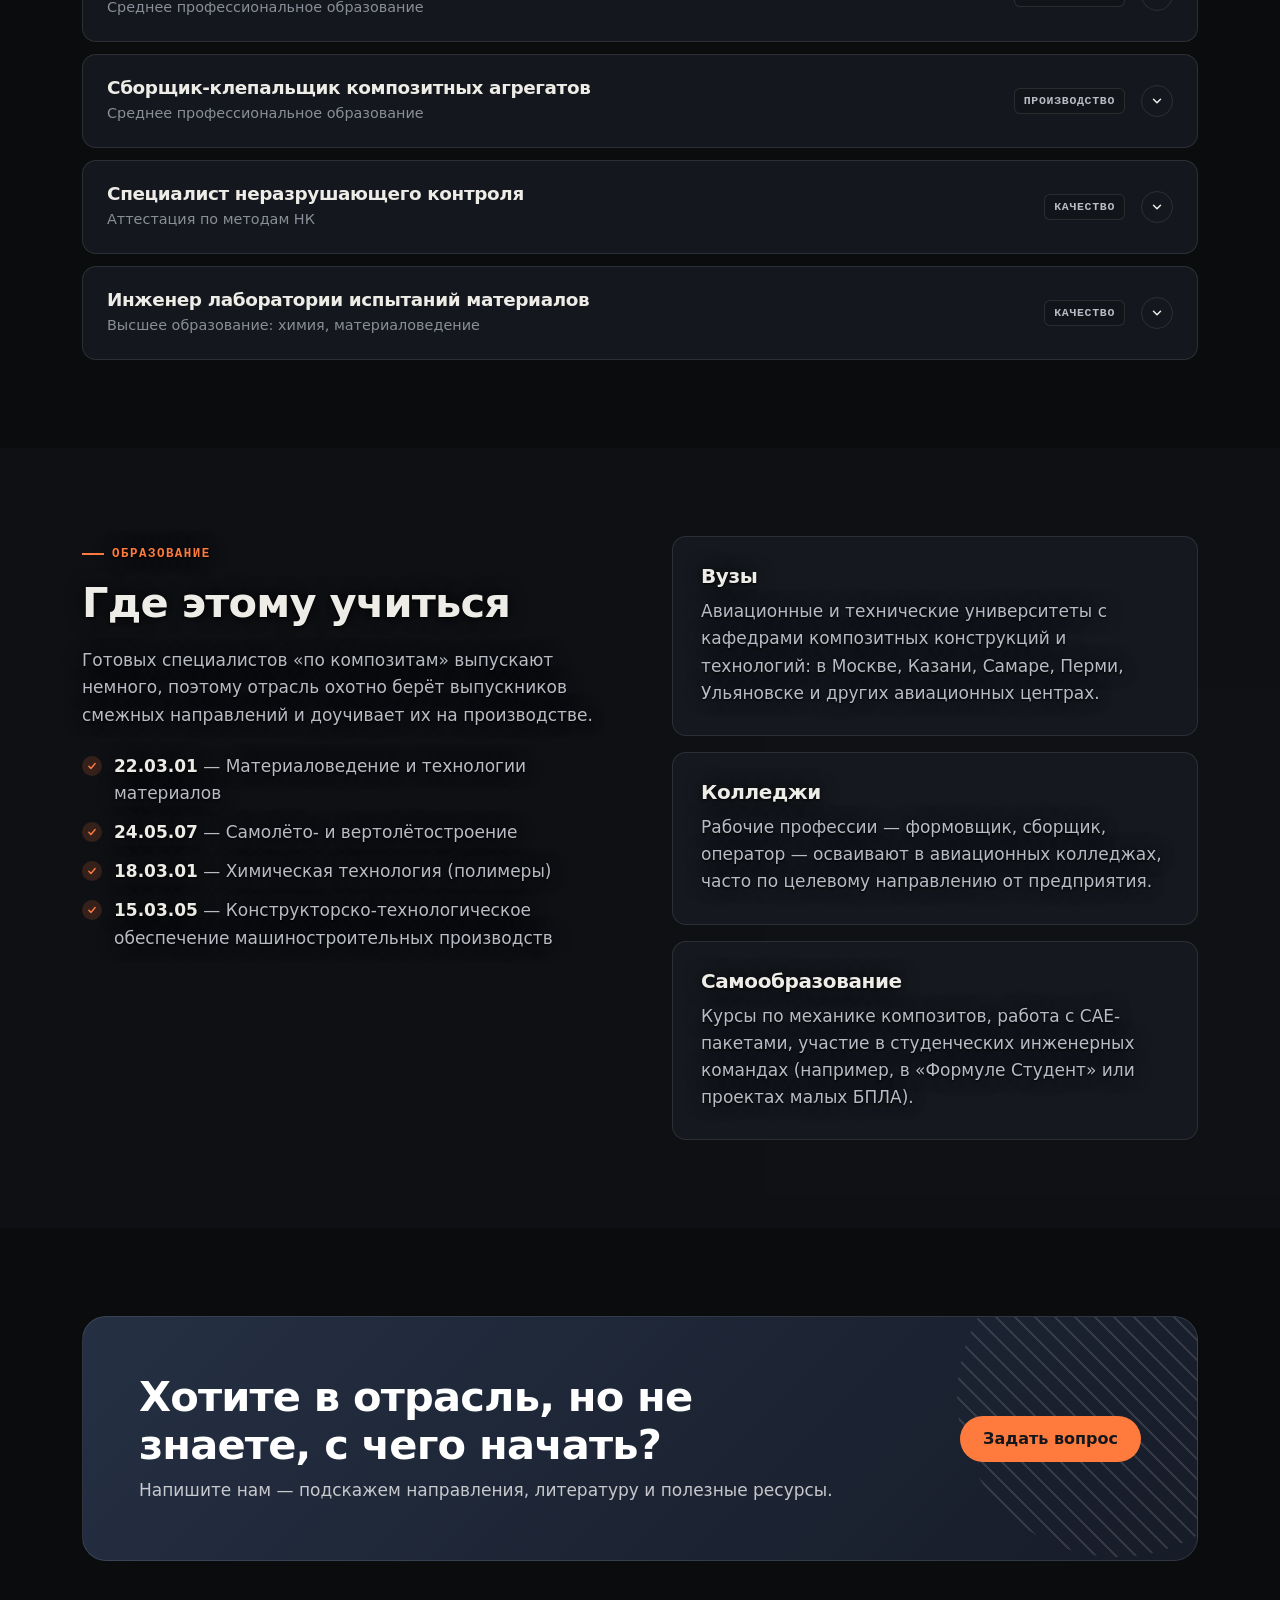
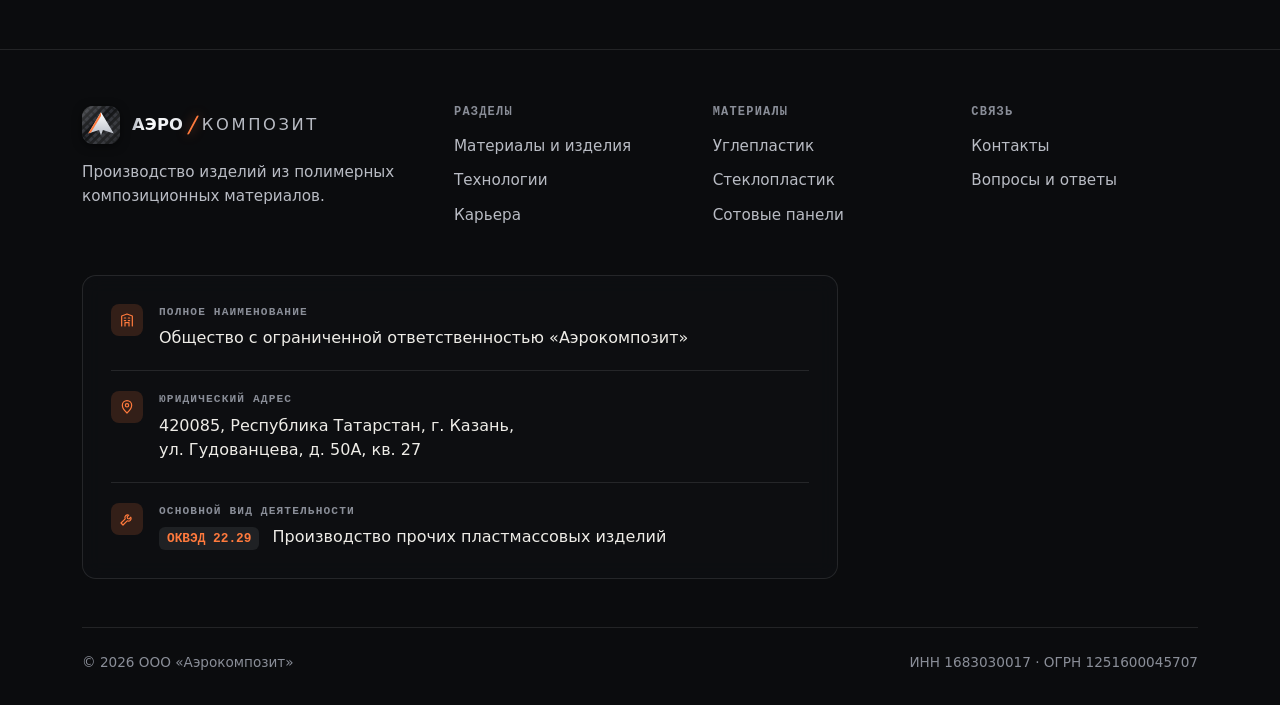
==== commit 7823e914: "Add files via upload" ====
--- a/careers.html
+++ b/careers.html
@@ -255,10 +255,6 @@
           <div><dt>Основной вид деятельности</dt><dd><span class="req-code">ОКВЭД 22.29</span> Производство прочих пластмассовых изделий</dd></div>
         </div>
       </dl>
-      <a class="footer-fund" href="https://fasie.ru/" target="_blank" rel="noopener">
-        <span>При поддержке</span>
-        <img src="img/fasie.svg" alt="Фонд содействия инновациям" width="260" height="134">
-      </a>
     </div>
     <div class="footer-bottom">
       <span>© <span data-year></span> ООО «Аэрокомпозит»</span>
--- a/css/style.css
+++ b/css/style.css
@@ -0,0 +1,642 @@
+/* ==========================================================================
+   Аэрокомпозит — общие стили
+   ========================================================================== */
+
+/* Сайт всегда тёмный: фон — текстура карбона (плетёный → кованый) */
+:root {
+  --bg: #0b0c0e;
+  --bg-alt: rgba(18, 20, 25, .62);
+  --surface: rgba(24, 27, 34, .78);
+  --ink: #eeece7;
+  --ink-2: #b9bcc4;
+  --ink-3: #8a8e98;
+  --line: rgba(255, 255, 255, .1);
+  --accent: #ff7a3d;
+  --accent-ink: #15171c;
+  --accent-soft: rgba(255, 122, 61, .16);
+  --steel: #6f86a6;
+  --good: #4cc38a;
+  --bad: #ff6b60;
+
+  --radius: 14px;
+  --radius-sm: 8px;
+  --wrap: 1180px;
+  --shadow: 0 1px 2px rgba(0, 0, 0, .35), 0 8px 24px rgba(0, 0, 0, .3);
+
+  --font: "Manrope", system-ui, -apple-system, "Segoe UI", Roboto, sans-serif;
+  --mono: "JetBrains Mono", ui-monospace, "SF Mono", Menlo, monospace;
+  color-scheme: dark;
+}
+
+*, *::before, *::after { box-sizing: border-box; }
+
+html { scroll-behavior: smooth; -webkit-text-size-adjust: 100%; }
+[id] { scroll-margin-top: 90px; }
+
+body {
+  margin: 0;
+  position: relative;
+  min-height: 100vh;
+  background: var(--bg);
+  color: var(--ink);
+  font-family: var(--font);
+  font-size: 17px;
+  line-height: 1.6;
+  -webkit-font-smoothing: antialiased;
+  overflow-x: hidden;
+}
+
+/* ---------- Карбоновый фон ---------- */
+/* Сверху — плетёный карбон (саржа 2x2), книзу плавно переходит в кованый. */
+body::before,
+body::after {
+  content: ""; position: absolute; inset: 0; z-index: -2; pointer-events: none;
+}
+body::before {
+  background:
+    linear-gradient(115deg, rgba(255, 255, 255, .05) 0%, transparent 35%, rgba(255, 255, 255, .03) 60%, transparent 80%),
+    url("../img/carbon-weave.svg") 0 0 / 28px 28px repeat;
+  -webkit-mask-image: linear-gradient(to bottom, #000 0%, #000 20%, transparent 80%);
+  mask-image: linear-gradient(to bottom, #000 0%, #000 20%, transparent 80%);
+}
+body::after {
+  background:
+    linear-gradient(245deg, rgba(255, 255, 255, .04) 0%, transparent 40%),
+    linear-gradient(rgba(8, 9, 11, .3), rgba(8, 9, 11, .3)),
+    url("../img/carbon-forged.svg") 0 0 / 520px 520px repeat;
+  -webkit-mask-image: linear-gradient(to bottom, transparent 20%, #000 80%, #000 100%);
+  mask-image: linear-gradient(to bottom, transparent 20%, #000 80%, #000 100%);
+}
+
+img, svg { max-width: 100%; display: block; }
+a { color: inherit; }
+h1, h2, h3, h4 { line-height: 1.15; margin: 0 0 .5em; letter-spacing: -.02em; text-wrap: balance; }
+h1 { font-size: clamp(2.2rem, 5.5vw, 4.2rem); font-weight: 800; }
+h2 { font-size: clamp(1.7rem, 3.4vw, 2.6rem); font-weight: 800; }
+h3 { font-size: 1.25rem; font-weight: 700; }
+p { margin: 0 0 1em; text-wrap: pretty; }
+
+.wrap { width: 100%; max-width: var(--wrap); margin: 0 auto; padding: 0 16px; }
+@media (min-width: 720px) { .wrap { padding: 0 32px; } }
+
+.skip {
+  position: absolute; left: -9999px; top: 8px;
+  background: var(--accent); color: var(--accent-ink); padding: 8px 14px; border-radius: 6px; z-index: 100;
+}
+.skip:focus { left: 8px; }
+
+:focus-visible { outline: 2px solid var(--accent); outline-offset: 3px; border-radius: 4px; }
+
+/* ---------- Header ---------- */
+
+.site-header {
+  position: sticky; top: 0; z-index: 50;
+  background: color-mix(in srgb, var(--bg) 85%, transparent);
+  backdrop-filter: saturate(1.4) blur(12px);
+  -webkit-backdrop-filter: saturate(1.4) blur(12px);
+  border-bottom: 1px solid var(--line);
+}
+.site-header .wrap { display: flex; align-items: center; gap: 24px; height: 68px; }
+
+.logo { display: flex; align-items: center; gap: 10px; text-decoration: none; font-weight: 800; font-size: 1.1rem; letter-spacing: -.01em; }
+.logo svg { width: 34px; height: 34px; flex: none; }
+
+.nav { margin-left: auto; display: flex; align-items: center; gap: 4px; }
+.nav a {
+  text-decoration: none; font-weight: 600; font-size: .95rem; color: var(--ink-2);
+  padding: 8px 12px; border-radius: 8px; transition: color .15s, background .15s;
+}
+.nav a:hover { color: var(--ink); background: var(--bg-alt); }
+.nav a[aria-current="page"] { color: var(--ink); background: var(--bg-alt); }
+
+.icon-btn {
+  display: inline-grid; place-items: center; width: 40px; height: 40px; border-radius: 10px;
+  border: 1px solid var(--line); background: var(--surface); color: var(--ink); cursor: pointer;
+}
+.icon-btn svg { width: 18px; height: 18px; }
+.menu-toggle { display: none; }
+
+@media (max-width: 880px) {
+  .menu-toggle { display: inline-grid; margin-left: auto; }
+  .nav {
+    position: fixed; inset: 68px 0 auto 0; flex-direction: column; align-items: stretch; gap: 0;
+    background: var(--bg); border-bottom: 1px solid var(--line); padding: 8px 16px 16px;
+    transform: translateY(-8px); opacity: 0; pointer-events: none; transition: .2s;
+  }
+  .nav a { padding: 14px 8px; border-radius: 0; border-bottom: 1px solid var(--line); background: none !important; }
+  .nav.open { transform: none; opacity: 1; pointer-events: auto; }
+}
+
+/* ---------- Buttons ---------- */
+
+.btn {
+  display: inline-flex; align-items: center; gap: 10px; justify-content: center;
+  padding: 14px 22px; border-radius: 999px; font: 700 1rem/1 var(--font);
+  text-decoration: none; cursor: pointer; border: 1px solid transparent; transition: transform .15s, background .15s, border-color .15s;
+}
+.btn:hover { transform: translateY(-1px); }
+.btn-primary { background: var(--accent); color: var(--accent-ink); }
+.btn-primary:hover { background: color-mix(in srgb, var(--accent) 88%, var(--ink)); }
+.btn-ghost { border-color: var(--line); color: var(--ink); background: var(--surface); }
+.btn-ghost:hover { border-color: var(--ink-3); }
+.btn svg { width: 18px; height: 18px; }
+
+/* ---------- Hero ---------- */
+
+.hero { position: relative; padding: 72px 0 56px; overflow: hidden; }
+.hero-grid { display: grid; grid-template-columns: 1.1fr 1fr; gap: 48px; align-items: center; }
+.hero h1 em { font-style: normal; color: var(--accent); }
+.lead { font-size: clamp(1.05rem, 1.6vw, 1.25rem); color: var(--ink-2); max-width: 38em; }
+.hero-actions { display: flex; flex-wrap: wrap; gap: 12px; margin-top: 28px; }
+.hero-art { position: relative; margin: 0; }
+.hero-art .hero-fallback { width: 100%; height: auto; }
+
+@media (max-width: 880px) {
+  .hero { padding: 40px 0 32px; }
+  .hero-grid { grid-template-columns: 1fr; gap: 24px; }
+}
+
+.eyebrow {
+  display: inline-flex; align-items: center; gap: 8px;
+  font: 600 .78rem/1 var(--mono); text-transform: uppercase; letter-spacing: .12em; color: var(--accent);
+  margin-bottom: 18px;
+}
+.eyebrow::before { content: ""; width: 22px; height: 2px; background: currentColor; }
+
+/* Page hero (inner pages) */
+.page-hero { padding: 64px 0 40px; border-bottom: 1px solid var(--line); }
+.page-hero h1 { font-size: clamp(2rem, 4.5vw, 3.4rem); max-width: 18em; }
+@media (max-width: 720px) { .page-hero { padding: 40px 0 28px; } }
+
+/* ---------- Sections ---------- */
+
+.section { padding: 88px 0; }
+.section-alt { background: var(--bg-alt); }
+.section-head { display: grid; grid-template-columns: 1fr 1fr; gap: 32px; align-items: end; margin-bottom: 48px; }
+.section-head p { color: var(--ink-2); margin: 0; }
+@media (max-width: 880px) {
+  .section { padding: 56px 0; }
+  .section-head { grid-template-columns: 1fr; gap: 12px; margin-bottom: 32px; }
+}
+
+/* ---------- Stats ---------- */
+
+.stats { display: grid; grid-template-columns: repeat(4, 1fr); border-top: 1px solid var(--line); }
+.stat { padding: 28px 24px 8px 0; border-right: 1px solid var(--line); }
+.stat + .stat { padding-left: 24px; }
+.stat:last-child { border-right: 0; }
+.stat-value { font: 800 clamp(2rem, 4vw, 3rem)/1 var(--font); letter-spacing: -.03em; font-variant-numeric: tabular-nums; }
+.stat-value small { font-size: .5em; color: var(--accent); margin-left: 2px; }
+.stat-label { color: var(--ink-2); font-size: .95rem; margin-top: 8px; }
+@media (max-width: 880px) {
+  .stats { grid-template-columns: 1fr 1fr; }
+  .stat { padding: 20px 12px 16px 0 !important; border-right: 0; border-bottom: 1px solid var(--line); }
+  .stat:nth-child(odd) { border-right: 1px solid var(--line); }
+  .stat:nth-child(even) { padding-left: 16px !important; }
+}
+
+/* ---------- Cards ---------- */
+
+.grid { display: grid; gap: 20px; }
+.grid-2 { grid-template-columns: repeat(2, 1fr); }
+.grid-3 { grid-template-columns: repeat(3, 1fr); }
+.grid-4 { grid-template-columns: repeat(4, 1fr); }
+@media (max-width: 980px) { .grid-3, .grid-4 { grid-template-columns: repeat(2, 1fr); } }
+@media (max-width: 640px) { .grid-2, .grid-3, .grid-4 { grid-template-columns: 1fr; } }
+
+.card {
+  background: var(--surface); border: 1px solid var(--line); border-radius: var(--radius);
+  padding: 28px; position: relative; transition: border-color .2s, transform .2s;
+  backdrop-filter: blur(6px); -webkit-backdrop-filter: blur(6px);
+}
+.card p { color: var(--ink-2); }
+.card p:last-child { margin-bottom: 0; }
+a.card { text-decoration: none; display: block; }
+a.card:hover { border-color: var(--ink-3); transform: translateY(-2px); }
+
+.card-num { font: 600 .8rem/1 var(--mono); color: var(--ink-3); margin-bottom: 20px; display: block; }
+.card-icon {
+  width: 48px; height: 48px; border-radius: 12px; display: grid; place-items: center;
+  background: var(--accent-soft); color: var(--accent); margin-bottom: 20px;
+}
+.card-icon svg { width: 24px; height: 24px; }
+
+.tag {
+  display: inline-block; font: 600 .72rem/1 var(--mono); letter-spacing: .06em; text-transform: uppercase;
+  padding: 6px 9px; border-radius: 6px; background: var(--bg-alt); color: var(--ink-2); border: 1px solid var(--line);
+}
+.tags { display: flex; flex-wrap: wrap; gap: 6px; margin-top: 16px; }
+
+/* ---------- Feature split ---------- */
+
+.split { display: grid; grid-template-columns: 1fr 1fr; gap: 64px; align-items: center; }
+.split.reverse > :first-child { order: 2; }
+@media (max-width: 880px) {
+  .split { grid-template-columns: 1fr; gap: 32px; }
+  .split.reverse > :first-child { order: 0; }
+}
+
+.figure {
+  background: var(--surface); border: 1px solid var(--line); border-radius: var(--radius); padding: 24px;
+}
+.figure figcaption { font-size: .85rem; color: var(--ink-3); margin-top: 12px; }
+
+.checklist { list-style: none; padding: 0; margin: 24px 0 0; display: grid; gap: 12px; }
+.checklist li { display: flex; gap: 12px; align-items: flex-start; color: var(--ink-2); }
+.checklist li::before {
+  content: ""; flex: none; width: 20px; height: 20px; margin-top: 3px; border-radius: 50%;
+  background: var(--accent-soft) url("data:image/svg+xml,%3Csvg xmlns='http://www.w3.org/2000/svg' viewBox='0 0 20 20'%3E%3Cpath d='M5.5 10.5l3 3 6-7' fill='none' stroke='%23ff7a3d' stroke-width='2' stroke-linecap='round' stroke-linejoin='round'/%3E%3C/svg%3E") center/14px no-repeat;
+}
+.checklist strong { color: var(--ink); }
+
+/* ---------- Share bars (aircraft) ---------- */
+
+.bars { display: grid; gap: 18px; }
+.bar-row { display: grid; grid-template-columns: 150px 1fr 56px; gap: 16px; align-items: center; }
+.bar-name { font-weight: 700; }
+.bar-name small { display: block; font-weight: 500; color: var(--ink-3); font-size: .8rem; }
+.bar-track { height: 14px; background: var(--bg-alt); border-radius: 999px; overflow: hidden; border: 1px solid var(--line); }
+.bar-fill { height: 100%; width: 0; background: var(--accent); border-radius: 999px; transition: width 1.2s cubic-bezier(.2, .7, .2, 1); }
+.bar-val { font: 700 1rem/1 var(--mono); text-align: right; font-variant-numeric: tabular-nums; }
+@media (max-width: 560px) {
+  .bar-row { grid-template-columns: 1fr 48px; gap: 6px 12px; }
+  .bar-track { grid-column: 1 / -1; grid-row: 2; }
+}
+
+/* ---------- Timeline ---------- */
+
+.timeline { list-style: none; margin: 0; padding: 0; position: relative; }
+.timeline::before { content: ""; position: absolute; left: 88px; top: 8px; bottom: 8px; width: 1px; background: var(--line); }
+.timeline li { display: grid; grid-template-columns: 88px 1fr; gap: 32px; padding: 0 0 32px; position: relative; }
+.timeline li::after {
+  content: ""; position: absolute; left: 83px; top: 8px; width: 11px; height: 11px; border-radius: 50%;
+  background: var(--bg); border: 2px solid var(--accent);
+}
+.timeline time { font: 700 1.05rem/1.5 var(--mono); color: var(--accent); }
+.timeline h3 { font-size: 1.1rem; margin-bottom: 4px; }
+.timeline p { color: var(--ink-2); margin: 0; }
+.section-alt .timeline li::after { background: var(--bg-alt); }
+@media (max-width: 560px) {
+  .timeline::before { left: 5px; }
+  .timeline li { grid-template-columns: 1fr; gap: 2px; padding-left: 28px; }
+  .timeline li::after { left: 0; }
+}
+
+/* ---------- Tabs / comparison chart ---------- */
+
+.tabs { display: inline-flex; flex-wrap: wrap; gap: 4px; padding: 4px; background: var(--bg-alt); border: 1px solid var(--line); border-radius: 12px; margin-bottom: 28px; }
+.tab {
+  font: 600 .92rem/1 var(--font); padding: 10px 14px; border-radius: 8px; border: 0; background: none;
+  color: var(--ink-2); cursor: pointer;
+}
+.tab[aria-selected="true"] { background: var(--surface); color: var(--ink); box-shadow: var(--shadow); }
+
+.chart { display: grid; gap: 14px; }
+.chart-row { display: grid; grid-template-columns: 200px 1fr 90px; gap: 16px; align-items: center; }
+.chart-row .bar-track { height: 26px; border-radius: 6px; }
+.chart-row .bar-fill { border-radius: 5px; background: var(--steel); transition: width .6s cubic-bezier(.2, .7, .2, 1); }
+.chart-row.is-composite .bar-fill { background: var(--accent); }
+.chart-row .bar-name { font-size: .95rem; }
+@media (max-width: 640px) {
+  .chart-row { grid-template-columns: 1fr auto; gap: 6px 12px; }
+  .chart-row .bar-track { grid-column: 1 / -1; grid-row: 2; height: 18px; }
+}
+.legend { display: flex; flex-wrap: wrap; gap: 20px; margin-top: 24px; font-size: .88rem; color: var(--ink-2); }
+.legend span { display: inline-flex; align-items: center; gap: 8px; }
+.legend i { width: 12px; height: 12px; border-radius: 3px; display: inline-block; }
+
+.note { font-size: .85rem; color: var(--ink-3); margin-top: 20px; }
+
+/* ---------- Table ---------- */
+
+.table-wrap { overflow-x: auto; border: 1px solid var(--line); border-radius: var(--radius); background: var(--surface); }
+table { width: 100%; border-collapse: collapse; font-size: .95rem; min-width: 640px; }
+th, td { padding: 14px 18px; text-align: left; border-bottom: 1px solid var(--line); vertical-align: top; }
+th { font: 600 .75rem/1.3 var(--mono); text-transform: uppercase; letter-spacing: .08em; color: var(--ink-3); background: var(--bg-alt); }
+tr:last-child td { border-bottom: 0; }
+td:first-child { font-weight: 700; }
+
+/* ---------- Process steps ---------- */
+
+.steps { counter-reset: step; display: grid; grid-template-columns: repeat(auto-fit, minmax(210px, 1fr)); gap: 0; border: 1px solid var(--line); border-radius: var(--radius); overflow: hidden; background: var(--surface); }
+.step { padding: 28px 24px; border-right: 1px solid var(--line); counter-increment: step; }
+.step:last-child { border-right: 0; }
+.step::before { content: counter(step, decimal-leading-zero); font: 700 .85rem/1 var(--mono); color: var(--accent); display: block; margin-bottom: 18px; }
+.step h3 { font-size: 1.05rem; }
+.step p { color: var(--ink-2); font-size: .95rem; margin: 0; }
+@media (max-width: 900px) {
+  .steps { grid-template-columns: 1fr; }
+  .step { border-right: 0; border-bottom: 1px solid var(--line); }
+  .step:last-child { border-bottom: 0; }
+}
+
+/* ---------- Tech detail blocks ---------- */
+
+.tech { display: grid; grid-template-columns: 280px 1fr; gap: 48px; padding: 48px 0; border-top: 1px solid var(--line); scroll-margin-top: 120px; }
+.tech:first-of-type { border-top: 0; }
+.tech-aside .tag { margin-bottom: 14px; }
+.tech-aside h3 { font-size: 1.6rem; }
+.tech dl { display: grid; grid-template-columns: auto 1fr; gap: 8px 16px; margin: 20px 0 0; font-size: .92rem; }
+.tech dt { color: var(--ink-3); }
+.tech dd { margin: 0; font-weight: 600; }
+.tech-body p { color: var(--ink-2); }
+.proscons { display: grid; grid-template-columns: 1fr 1fr; gap: 16px; margin-top: 24px; }
+.proscons div { border: 1px solid var(--line); border-radius: var(--radius-sm); padding: 18px 20px; background: var(--surface); }
+.proscons h4 { font: 600 .75rem/1 var(--mono); text-transform: uppercase; letter-spacing: .1em; margin-bottom: 12px; }
+.proscons .pro h4 { color: var(--good); }
+.proscons .con h4 { color: var(--bad); }
+.proscons ul { margin: 0; padding-left: 18px; color: var(--ink-2); font-size: .95rem; }
+.proscons li + li { margin-top: 6px; }
+@media (max-width: 880px) {
+  .tech { grid-template-columns: 1fr; gap: 16px; padding: 36px 0; }
+  .proscons { grid-template-columns: 1fr; }
+}
+
+.subnav { position: sticky; top: 68px; z-index: 10; background: color-mix(in srgb, var(--bg) 80%, transparent); backdrop-filter: blur(12px); -webkit-backdrop-filter: blur(12px); border-bottom: 1px solid var(--line); }
+.subnav .wrap { display: flex; gap: 6px; overflow-x: auto; padding-top: 10px; padding-bottom: 10px; scrollbar-width: none; }
+.subnav .wrap::-webkit-scrollbar { display: none; }
+.subnav a { white-space: nowrap; text-decoration: none; font-size: .9rem; font-weight: 600; color: var(--ink-2); padding: 8px 12px; border-radius: 999px; border: 1px solid var(--line); }
+.subnav a:hover, .subnav a.active { color: var(--ink); border-color: var(--ink-3); background: var(--surface); }
+
+/* ---------- Careers / accordion ---------- */
+
+.job { border: 1px solid var(--line); border-radius: var(--radius); background: var(--surface); overflow: hidden; }
+.job + .job { margin-top: 12px; }
+.job summary {
+  list-style: none; cursor: pointer; padding: 22px 24px; display: grid; grid-template-columns: 1fr auto auto; gap: 16px; align-items: center;
+}
+.job summary::-webkit-details-marker { display: none; }
+.job summary h3 { margin: 0; font-size: 1.15rem; }
+.job summary .meta { color: var(--ink-3); font-size: .9rem; margin-top: 4px; }
+.job .chev { width: 32px; height: 32px; border-radius: 50%; border: 1px solid var(--line); display: grid; place-items: center; transition: transform .2s; }
+.job .chev svg { width: 14px; height: 14px; }
+.job[open] .chev { transform: rotate(180deg); }
+.job-body { padding: 0 24px 24px; display: grid; grid-template-columns: 1fr 1fr; gap: 24px; color: var(--ink-2); }
+.job-body h4 { font: 600 .75rem/1 var(--mono); text-transform: uppercase; letter-spacing: .1em; color: var(--ink-3); margin: 8px 0 12px; }
+.job-body ul { margin: 0; padding-left: 18px; }
+.job-body li + li { margin-top: 6px; }
+@media (max-width: 720px) {
+  .job summary { grid-template-columns: 1fr auto; }
+  .job summary .tag { display: none; }
+  .job-body { grid-template-columns: 1fr; gap: 8px; }
+}
+
+.filters { display: flex; flex-wrap: wrap; gap: 8px; margin-bottom: 24px; }
+.chip {
+  font: 600 .9rem/1 var(--font); padding: 10px 16px; border-radius: 999px; border: 1px solid var(--line);
+  background: var(--surface); color: var(--ink-2); cursor: pointer;
+}
+.chip[aria-pressed="true"] { background: var(--ink); color: var(--bg); border-color: var(--ink); }
+
+/* ---------- Form ---------- */
+
+.form { display: grid; gap: 18px; }
+.form-row { display: grid; grid-template-columns: 1fr 1fr; gap: 18px; }
+@media (max-width: 640px) { .form-row { grid-template-columns: 1fr; } }
+.field label { display: block; font-weight: 600; font-size: .92rem; margin-bottom: 6px; }
+.field input, .field select, .field textarea {
+  width: 100%; font: 500 1rem/1.4 var(--font); color: var(--ink);
+  background: var(--surface); border: 1px solid var(--line); border-radius: 10px; padding: 13px 14px;
+  transition: border-color .15s, box-shadow .15s;
+}
+.field textarea { min-height: 140px; resize: vertical; }
+.field input:focus, .field select:focus, .field textarea:focus { outline: none; border-color: var(--accent); box-shadow: 0 0 0 3px var(--accent-soft); }
+.field .error { color: var(--bad); font-size: .85rem; margin-top: 6px; display: none; }
+.field.invalid input, .field.invalid textarea, .field.invalid select { border-color: var(--bad); }
+.field.invalid .error { display: block; }
+.consent { display: flex; gap: 10px; align-items: flex-start; font-size: .9rem; color: var(--ink-2); }
+.consent input { margin-top: 4px; accent-color: var(--accent); }
+.form-success {
+  display: none; padding: 20px 22px; border-radius: var(--radius); background: color-mix(in srgb, var(--good) 12%, var(--surface));
+  border: 1px solid color-mix(in srgb, var(--good) 40%, var(--line)); color: var(--ink);
+}
+.form-success.show { display: block; }
+
+.contact-list { list-style: none; margin: 0; padding: 0; display: grid; gap: 0; }
+.contact-list li { padding: 20px 0; border-bottom: 1px solid var(--line); display: grid; grid-template-columns: 40px 1fr; gap: 14px; }
+.contact-list li:first-child { padding-top: 0; }
+.contact-list .card-icon { width: 40px; height: 40px; margin: 0; border-radius: 10px; }
+.contact-list .card-icon svg { width: 20px; height: 20px; }
+.contact-list small { display: block; color: var(--ink-3); font-size: .82rem; }
+.contact-list a { text-decoration: none; font-weight: 700; }
+.contact-list a:hover { color: var(--accent); }
+
+/* ---------- FAQ ---------- */
+
+.faq details { border-bottom: 1px solid var(--line); }
+.faq summary { cursor: pointer; list-style: none; padding: 22px 0; font-weight: 700; font-size: 1.08rem; display: flex; justify-content: space-between; gap: 16px; }
+.faq summary::-webkit-details-marker { display: none; }
+.faq summary::after { content: "+"; font: 400 1.5rem/1 var(--mono); color: var(--accent); transition: transform .2s; }
+.faq details[open] summary::after { transform: rotate(45deg); }
+.faq details p { color: var(--ink-2); padding-bottom: 20px; margin: 0; max-width: 60em; }
+
+/* ---------- CTA ---------- */
+
+.cta { border-radius: 24px; padding: 56px; background: linear-gradient(135deg, rgba(40, 52, 72, .92), rgba(24, 30, 42, .92)); border: 1px solid var(--line); color: #fff; display: grid; grid-template-columns: 1.4fr auto; gap: 32px; align-items: center; position: relative; overflow: hidden; }
+.cta::after {
+  content: ""; position: absolute; right: -80px; top: -80px; width: 320px; height: 320px; opacity: .12;
+  background: repeating-linear-gradient(45deg, #fff 0 2px, transparent 2px 14px);
+  border-radius: 50%;
+}
+.cta h2 { color: #fff; margin-bottom: 8px; }
+.cta p { color: rgba(255, 255, 255, .75); margin: 0; }
+.cta .btn-primary { position: relative; z-index: 1; }
+@media (max-width: 760px) { .cta { grid-template-columns: 1fr; padding: 32px 24px; } }
+
+/* ---------- Footer ---------- */
+
+.site-footer { border-top: 1px solid var(--line); padding: 56px 0 32px; margin-top: 88px; font-size: .95rem; }
+.footer-grid { display: grid; grid-template-columns: 1.5fr 1fr 1fr 1fr; gap: 32px; }
+.footer-grid h4 { font: 600 .75rem/1 var(--mono); text-transform: uppercase; letter-spacing: .1em; color: var(--ink-3); margin-bottom: 16px; }
+.footer-grid ul { list-style: none; padding: 0; margin: 0; display: grid; gap: 10px; }
+.footer-grid a { text-decoration: none; color: var(--ink-2); }
+.footer-grid a:hover { color: var(--accent); }
+.footer-grid p { color: var(--ink-2); max-width: 26em; }
+.footer-bottom { margin-top: 48px; padding-top: 24px; border-top: 1px solid var(--line); display: flex; flex-wrap: wrap; justify-content: space-between; gap: 12px; color: var(--ink-3); font-size: .85rem; }
+.footer-legal { margin-top: 48px; display: grid; grid-template-columns: minmax(0, 1fr) 340px; gap: 20px; align-items: stretch; }
+.footer-req { margin: 0; padding: 8px 28px; background: rgba(14, 15, 19, .82); backdrop-filter: blur(10px); -webkit-backdrop-filter: blur(10px); border: 1px solid var(--line); border-radius: var(--radius); }
+.req-item { display: flex; gap: 16px; align-items: flex-start; padding: 20px 0; }
+.req-item + .req-item { border-top: 1px solid var(--line); }
+.req-icon { flex: none; width: 32px; height: 32px; display: grid; place-items: center; border-radius: 8px; background: var(--accent-soft); color: var(--accent); }
+.req-icon svg { width: 16px; height: 16px; }
+.footer-req dt { font: 600 .7rem/1 var(--mono); text-transform: uppercase; letter-spacing: .1em; color: var(--ink-3); margin: 3px 0 8px; }
+.footer-req dd { margin: 0; color: var(--ink); font-size: 1rem; line-height: 1.5; }
+.req-code { display: inline-block; margin-right: 8px; padding: 2px 8px; border-radius: 6px; background: rgba(255, 255, 255, .08); font: 600 .8rem/1.5 var(--mono); color: var(--accent); }
+.footer-fund { display: flex; flex-direction: column; align-items: center; justify-content: center; gap: 18px; padding: 28px 24px; background: #fff; border-radius: var(--radius); text-decoration: none; box-shadow: var(--shadow); transition: transform .2s, box-shadow .2s; }
+.footer-fund:hover { transform: translateY(-2px); box-shadow: 0 12px 32px rgba(0, 0, 0, .45); }
+.footer-fund img { display: block; width: 100%; max-width: 280px; height: auto; }
+.footer-fund span { font: 600 .72rem/1 var(--mono); text-transform: uppercase; letter-spacing: .14em; color: #8a8b90; text-align: center; }
+@media (max-width: 880px) { .footer-legal { grid-template-columns: 1fr; } .footer-fund { max-width: 420px; } }
+@media (max-width: 480px) { .footer-req { padding: 4px 18px; } .req-item { gap: 12px; } }
+@media (max-width: 880px) { .footer-grid { grid-template-columns: 1fr 1fr; } .footer-grid > :first-child { grid-column: 1 / -1; } }
+@media (max-width: 480px) { .footer-grid { grid-template-columns: 1fr; } }
+
+/* ---------- Partners ---------- */
+.partners-head { display: grid; grid-template-columns: 1fr 2.2fr; gap: 32px; align-items: start; margin-bottom: 56px; }
+.partners-text { margin: 0; font-size: clamp(1.2rem, 2.4vw, 2rem); line-height: 1.4; color: var(--ink); }
+.partners-grid { display: grid; grid-template-columns: 1fr 1fr; gap: 32px; }
+.partner-card { display: grid; place-items: center; min-height: 240px; padding: 28px 32px; background: #f4f5f5; border-radius: var(--radius); box-shadow: var(--shadow); transition: transform .2s, box-shadow .2s; }
+.partner-card:hover { transform: translateY(-2px); box-shadow: 0 12px 32px rgba(0, 0, 0, .45); }
+.partner-card img { display: block; width: auto; height: auto; max-width: 100%; max-height: 170px; }
+@media (max-width: 880px) { .partners-head { grid-template-columns: 1fr; gap: 16px; margin-bottom: 32px; } .partners-grid { grid-template-columns: 1fr; gap: 16px; } .partner-card { min-height: 180px; } .partner-card img { max-height: 130px; } }
+
+/* ---------- Reveal ---------- */
+
+.reveal { opacity: 0; transform: translateY(16px); transition: opacity .7s ease, transform .7s ease; }
+.reveal.in { opacity: 1; transform: none; }
+@media (prefers-reduced-motion: reduce) {
+  html { scroll-behavior: auto; }
+  .reveal { opacity: 1; transform: none; transition: none; }
+  .bar-fill { transition: none; }
+}
+
+/* ---------- Layup SVG helpers ---------- */
+.svg-ink { fill: var(--ink); }
+.svg-ink-2 { fill: var(--ink-2); }
+.svg-line { stroke: var(--line); }
+.svg-stroke { stroke: var(--ink); }
+.svg-accent { fill: var(--accent); }
+.svg-accent-stroke { stroke: var(--accent); }
+.svg-surface { fill: var(--surface); }
+.svg-bg-alt { fill: var(--bg-alt); }
+.svg-steel { fill: var(--steel); }
+.svg-text { fill: var(--ink-2); font: 600 12px var(--mono); }
+
+/* ---------- Мелкие модификаторы ---------- */
+@media (min-width: 881px) {
+  .split-contact { grid-template-columns: 1fr 1.3fr; }
+  .sticky-side { position: sticky; top: 110px; }
+}
+.job[hidden] { display: none; }
+
+/* ---------- WebGL-карбон ---------- */
+.carbon-bg { position: fixed; inset: 0; width: 100%; height: 100%; z-index: -1; pointer-events: none; display: block; }
+html.webgl-carbon body::before,
+html.webgl-carbon body::after { display: none; }
+
+/* Текст прямо на карбоне — мягкая тень для читаемости поверх бликов */
+.hero h1, .hero .lead, .hero .eyebrow,
+.page-hero h1, .page-hero .lead, .page-hero .eyebrow,
+.section-head, .split > div:not(.figure):not(.card),
+.timeline, .faq, .contact-list, .checklist, .stat {
+  text-shadow: 0 1px 2px rgba(0, 0, 0, .9), 0 0 18px rgba(0, 0, 0, .85);
+}
+/* Лёгкое затемнение под крупным текстом слева, чтобы блик карбона не спорил с подзаголовком */
+.hero, .page-hero { background: linear-gradient(90deg, rgba(6, 7, 9, .6) 0%, rgba(6, 7, 9, .35) 55%, transparent 85%); }
+.hero .lead, .page-hero .lead { color: #d3d6dc; }
+
+/* ---------- Логотип ---------- */
+.logo { gap: 12px; }
+.logo-mark { position: relative; width: 38px; height: 38px; flex: none; border-radius: 11px; overflow: hidden; box-shadow: 0 2px 10px rgba(0, 0, 0, .5), inset 0 0 0 1px rgba(255, 255, 255, .12); }
+.logo-mark svg { width: 100%; height: 100%; }
+.logo-mark::after {
+  content: ""; position: absolute; inset: 0;
+  background: linear-gradient(115deg, transparent 30%, rgba(255, 255, 255, .35) 48%, transparent 62%);
+  transform: translateX(-120%); transition: transform .9s cubic-bezier(.2, .7, .2, 1);
+}
+.logo:hover .logo-mark::after { transform: translateX(120%); }
+
+.logo-word {
+  display: inline-flex; align-items: center;
+  font-family: "Unbounded", var(--font); text-transform: uppercase; font-size: 1.02rem; line-height: 1; letter-spacing: .01em;
+}
+.logo-aero {
+  font-weight: 700;
+  background: linear-gradient(100deg, #ffffff 0%, #d9dde4 30%, #ffffff 45%, #8f96a3 55%, #ffffff 70%, #e4e7ec 100%);
+  background-size: 250% 100%; background-position: 100% 0;
+  -webkit-background-clip: text; background-clip: text; color: transparent;
+  transition: background-position 1.1s cubic-bezier(.2, .7, .2, 1);
+}
+.logo:hover .logo-aero { background-position: 0 0; }
+.logo-comp {
+  position: relative; font-weight: 300; color: var(--ink-2); letter-spacing: .16em;
+  margin-left: .55em; padding-left: .6em;
+}
+/* косая оранжевая черта — как слой ±45° в пакете композита */
+.logo-comp::before {
+  content: ""; position: absolute; left: 0; top: 50%; width: 2px; height: 1.15em;
+  background: var(--accent); transform: translateY(-50%) skewX(-28deg); border-radius: 1px;
+  box-shadow: 0 0 10px rgba(255, 122, 61, .6);
+}
+.logo-comp::after {
+  content: ""; position: absolute; left: .6em; right: .16em; bottom: -6px; height: 1px;
+  background: linear-gradient(90deg, var(--accent), transparent); opacity: .7;
+  transform: scaleX(0); transform-origin: left; transition: transform .5s ease;
+}
+.logo:hover .logo-comp::after { transform: scaleX(1); }
+@media (max-width: 400px) { .logo-word { font-size: .86rem; } .logo-mark { width: 32px; height: 32px; } }
+@media (prefers-reduced-motion: reduce) { .logo-mark::after, .logo-aero, .logo-comp::after { transition: none; } }
+
+/* ---------- 3D-модели изделий ---------- */
+.card-3d { padding-top: 12px; }
+.viewer {
+  position: relative; aspect-ratio: 4 / 3; margin: 0 -16px 20px; border-radius: 12px; overflow: hidden;
+  background:
+    radial-gradient(ellipse 60% 18% at 50% 88%, rgba(0, 0, 0, .55), transparent 70%),
+    radial-gradient(ellipse at 50% 35%, rgba(255, 255, 255, .06), transparent 65%),
+    rgba(6, 7, 9, .55);
+  border: 1px solid var(--line);
+}
+.viewer canvas { position: absolute; inset: 0; width: 100%; height: 100%; display: block; cursor: grab; opacity: 0; transition: opacity .6s ease; }
+.viewer canvas:active { cursor: grabbing; }
+.viewer--ready canvas { opacity: 1; }
+.viewer-loading {
+  position: absolute; inset: 0; display: grid; place-items: center;
+  font: 600 .75rem/1 var(--mono); letter-spacing: .1em; text-transform: uppercase; color: var(--ink-3);
+  transition: opacity .4s;
+}
+.viewer--ready .viewer-loading { opacity: 0; pointer-events: none; }
+.viewer--unsupported { display: none; }
+.viewer-ui { position: absolute; left: 10px; right: 10px; bottom: 10px; display: flex; justify-content: space-between; align-items: center; gap: 8px; pointer-events: none; }
+.viewer-hint {
+  display: inline-flex; align-items: center; gap: 6px; font: 600 .7rem/1 var(--mono); letter-spacing: .08em; text-transform: uppercase;
+  color: var(--ink-3); transition: opacity .5s; opacity: 0;
+}
+.viewer-hint svg { width: 13px; height: 13px; }
+.viewer--ready .viewer-hint { opacity: 1; }
+.viewer--touched .viewer-hint { opacity: 0; }
+.viewer-btn {
+  pointer-events: auto; margin-left: auto;
+  font: 600 .8rem/1 var(--font); padding: 8px 12px; border-radius: 999px; cursor: pointer;
+  color: var(--ink); background: rgba(20, 22, 28, .75); border: 1px solid rgba(255, 255, 255, .16);
+  backdrop-filter: blur(8px); -webkit-backdrop-filter: blur(8px); opacity: 0; transition: opacity .5s, border-color .2s, background .2s;
+}
+.viewer--ready .viewer-btn { opacity: 1; }
+.viewer-btn:hover { border-color: var(--accent); }
+.viewer-btn[aria-pressed="true"] { background: var(--accent); color: var(--accent-ink); border-color: var(--accent); }
+@media (max-width: 640px) { .viewer { margin: 0 -12px 18px; } }
+
+/* ---------- 3D-самолёт на главной ---------- */
+.hero-art .viewer, .hero-art .part-chips { display: none; }
+.hero-art.has-3d .viewer, .hero-art.has-3d .part-chips { display: block; }
+.hero-art.has-3d .part-chips { display: flex; }
+.hero-art.has-3d .viewer--unsupported, .hero-art.has-3d .viewer--unsupported ~ .part-chips { display: none; }
+.hero-art.has-3d .hero-fallback { display: none; }
+.hero-art.has-3d .viewer--unsupported ~ .hero-fallback { display: block; }
+.viewer--hero { aspect-ratio: 1 / 1; margin: 0; border-radius: var(--radius); }
+.part-info {
+  position: absolute; top: 12px; left: 12px; right: 12px; max-width: 320px; pointer-events: none;
+  display: grid; gap: 4px; padding: 12px 14px; border-radius: 10px;
+  background: rgba(14, 16, 21, .82); border: 1px solid rgba(255, 255, 255, .12); border-left: 3px solid var(--accent);
+  backdrop-filter: blur(8px); -webkit-backdrop-filter: blur(8px);
+  opacity: 0; transform: translateY(-4px); transition: opacity .2s, transform .2s;
+}
+.part-info.is-on { opacity: 1; transform: none; }
+.part-info b { font-size: 1rem; color: var(--ink); }
+.part-info .part-mat { font: 600 .72rem/1.2 var(--mono); letter-spacing: .08em; text-transform: uppercase; color: var(--accent); }
+.part-info .part-note { font-size: .86rem; line-height: 1.45; color: var(--ink-2); }
+.part-chips { flex-wrap: wrap; gap: 6px; margin-top: 12px; }
+.part-chips button {
+  display: inline-flex; align-items: center; gap: 7px; padding: 6px 10px; border-radius: 999px; cursor: pointer;
+  font: 500 .8rem/1 var(--font); color: var(--ink-2); background: var(--surface); border: 1px solid var(--line);
+  transition: border-color .2s, color .2s, background .2s;
+}
+.part-chips button:hover, .part-chips button.is-active { color: var(--ink); border-color: var(--accent); }
+.part-chips button[aria-pressed="true"] { background: var(--accent-soft); }
+.part-chips .sw { width: 10px; height: 10px; border-radius: 3px; flex: none; }
+.sw-carbon { background: repeating-linear-gradient(45deg, #1b1c20 0 3px, #4a4c53 3px 6px); }
+.sw-honey { background: #a47a2c; }
+.sw-glass { background: #e8e1cc; }
+.sw-metal { background: linear-gradient(135deg, #c9cdd3, #7f858d); }
+.sw-ti { background: linear-gradient(135deg, #9a9ea6, #5c6068); }
+@media (max-width: 640px) { .part-info { padding: 9px 12px; } .part-info .part-note { display: none; } }
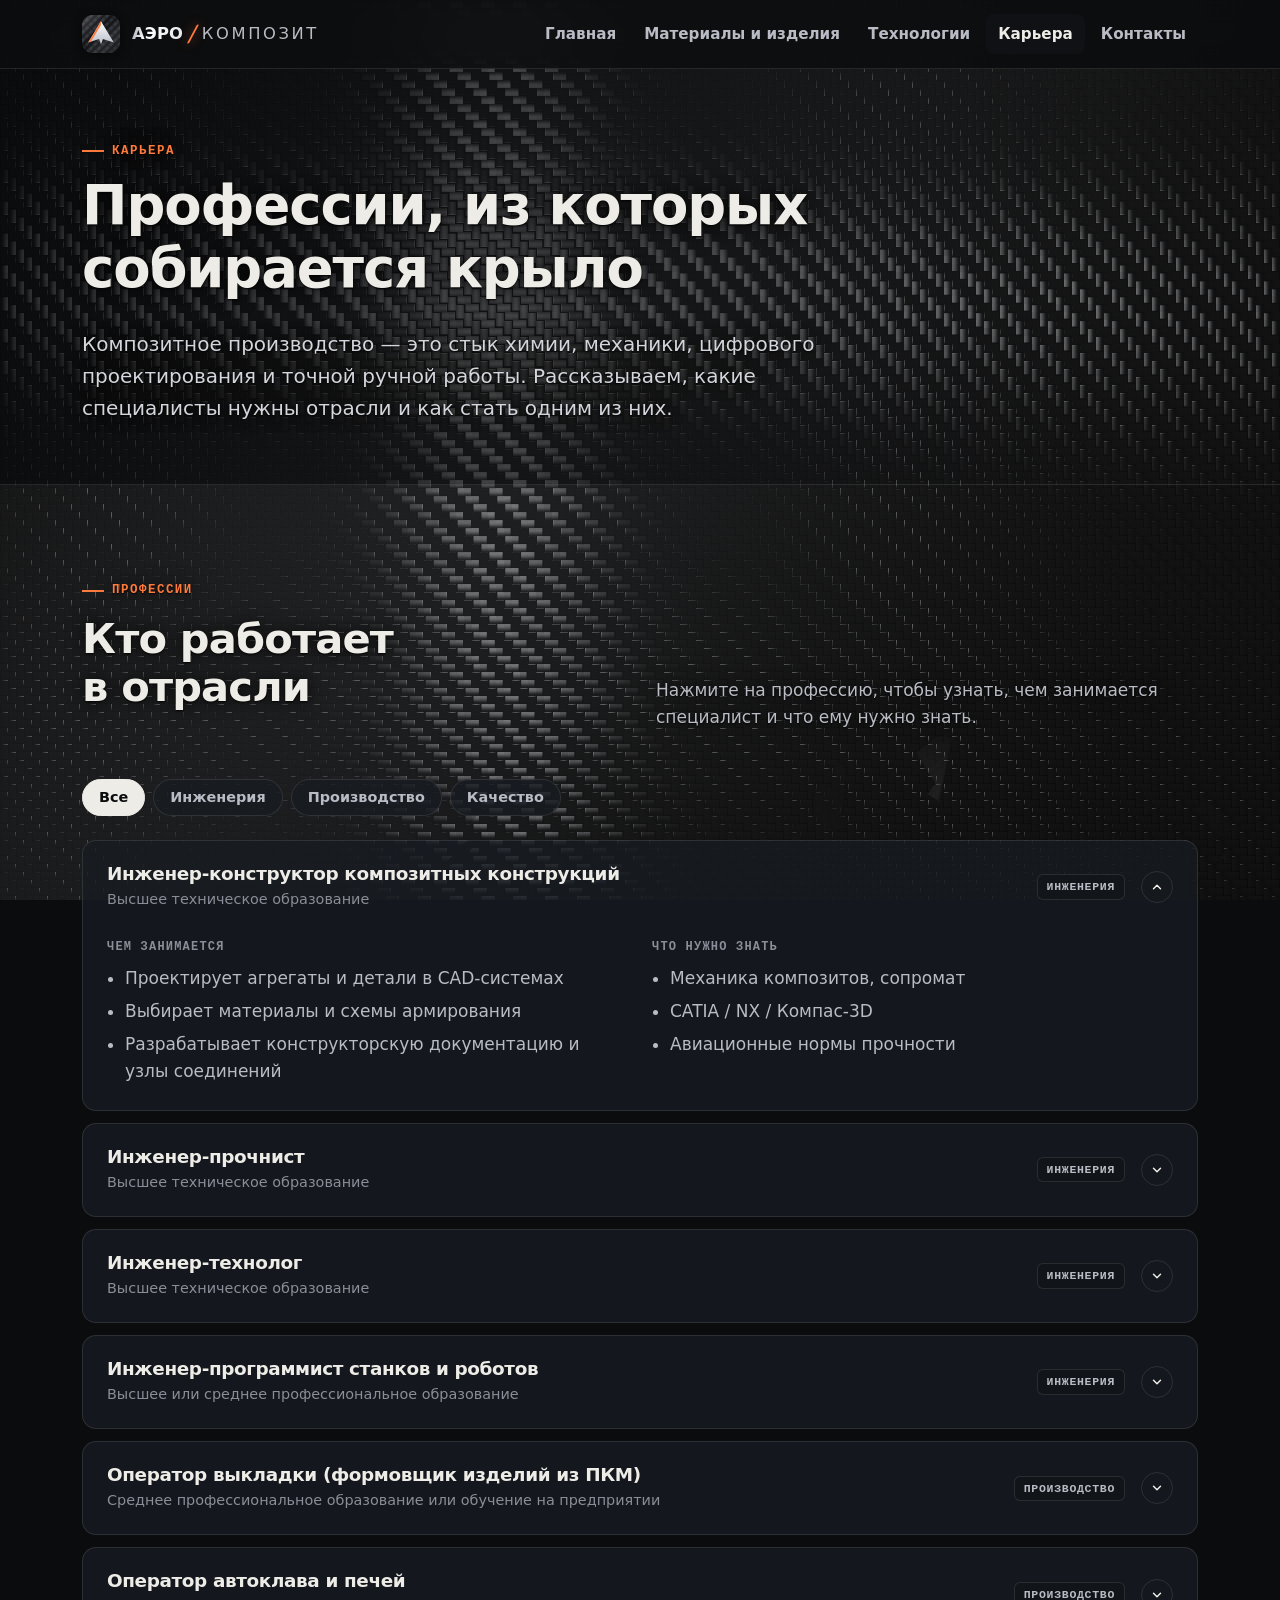
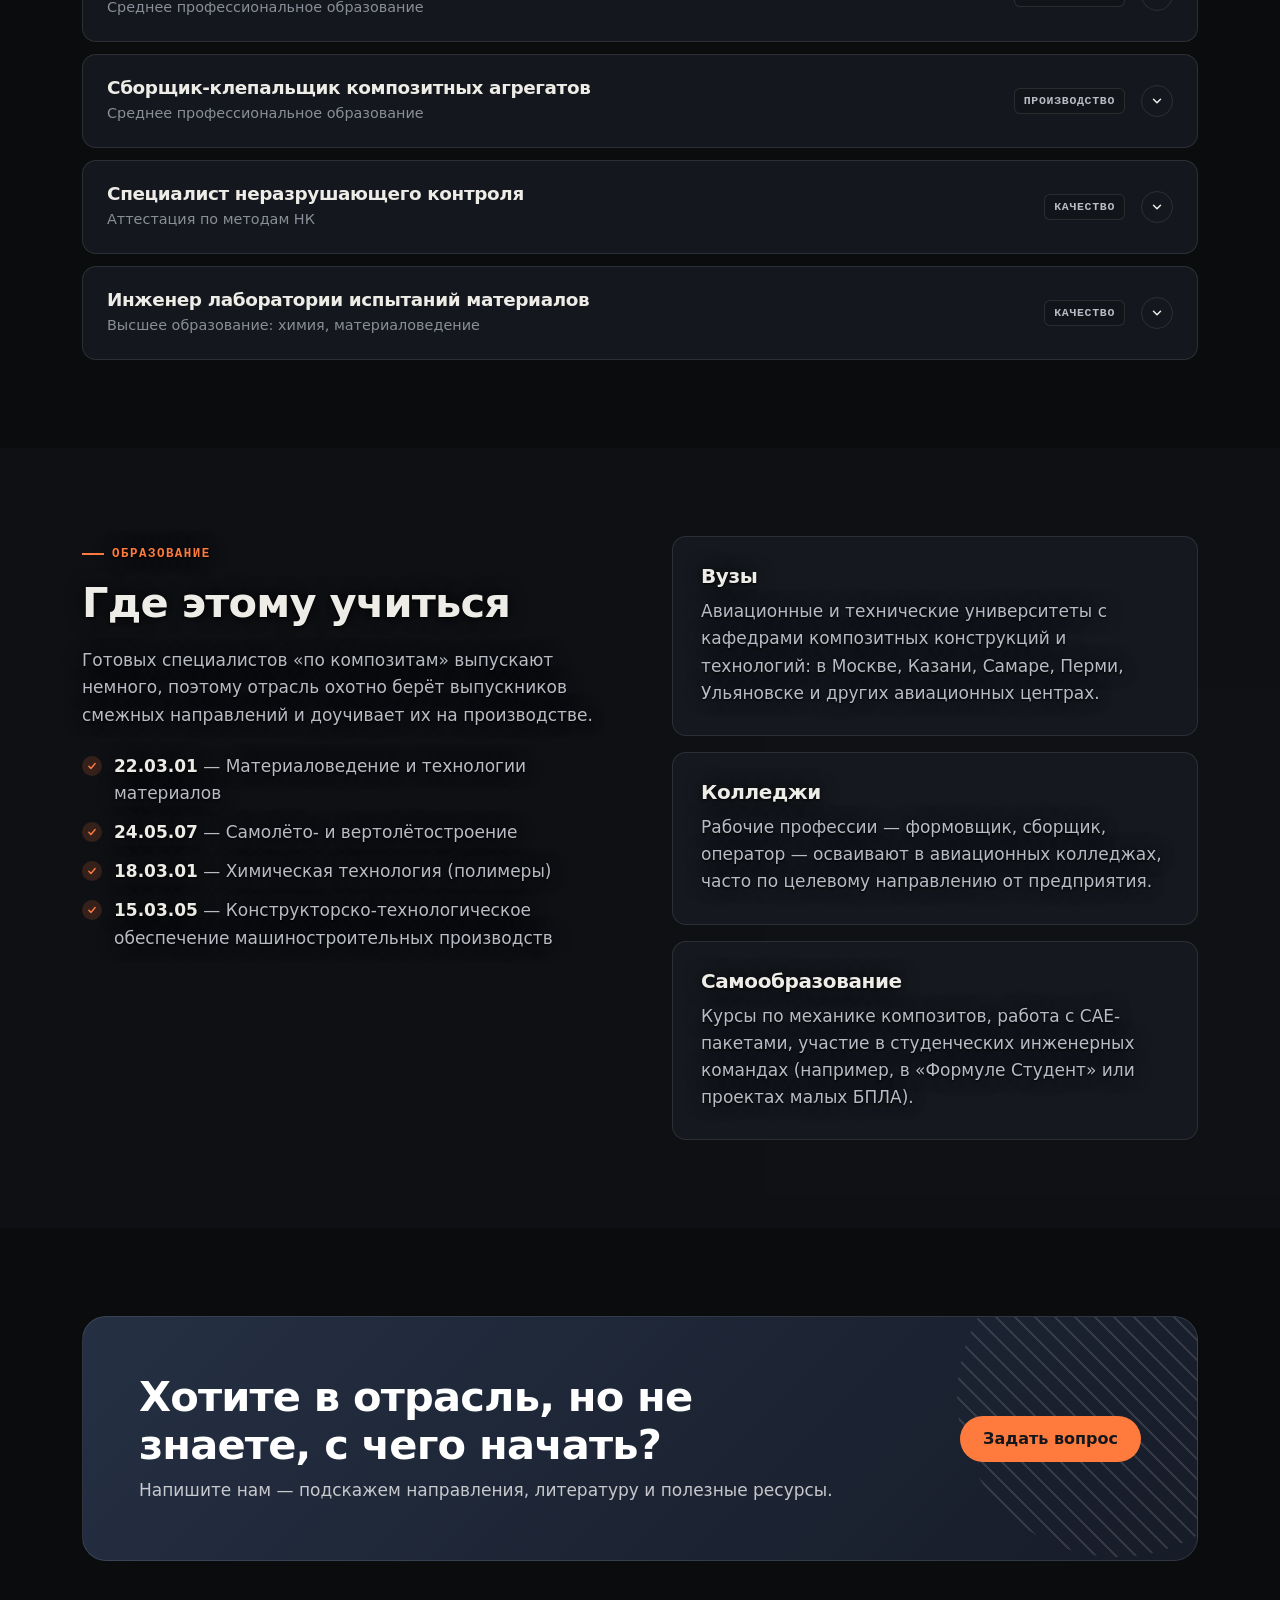
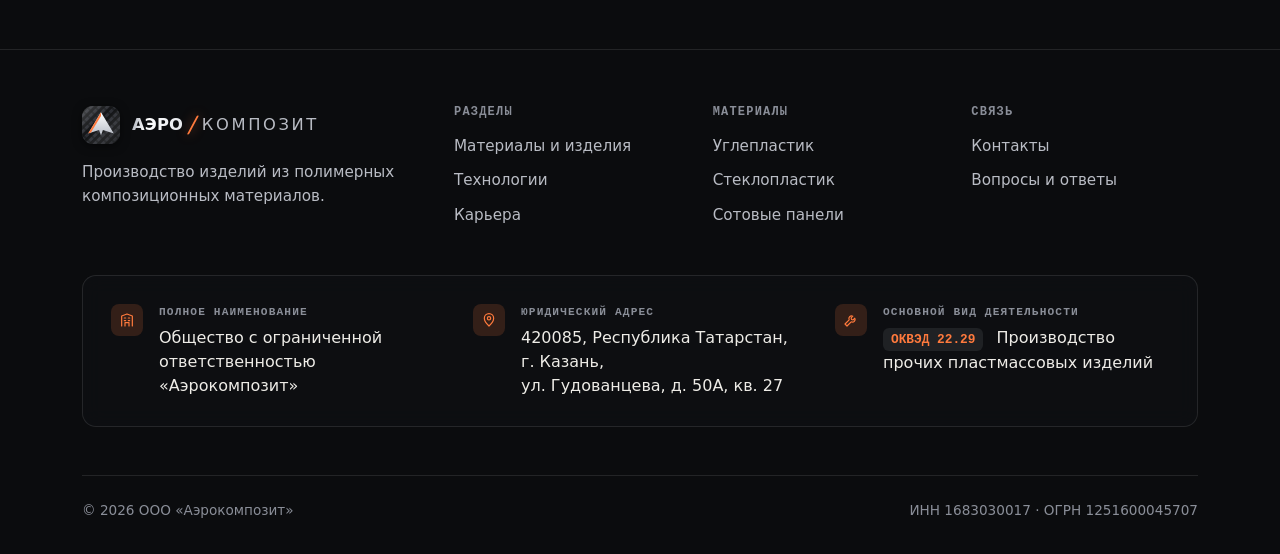
==== commit 4723d65e: "Add files via upload" ====
--- a/careers.html
+++ b/careers.html
@@ -10,7 +10,7 @@
   <link rel="preconnect" href="https://fonts.googleapis.com">
   <link rel="preconnect" href="https://fonts.gstatic.com" crossorigin>
   <link href="https://fonts.googleapis.com/css2?family=JetBrains+Mono:wght@500;600;700&family=Manrope:wght@400;500;600;700;800&family=Unbounded:wght@300;700&display=swap" rel="stylesheet">
-  <link rel="stylesheet" href="css/style.css?v=3">
+  <link rel="stylesheet" href="css/style.css?v=4">
 </head>
 <body>
 <a class="skip" href="#main">К содержанию</a>
--- a/css/style.css
+++ b/css/style.css
@@ -453,7 +453,7 @@
 .footer-grid a:hover { color: var(--accent); }
 .footer-grid p { color: var(--ink-2); max-width: 26em; }
 .footer-bottom { margin-top: 48px; padding-top: 24px; border-top: 1px solid var(--line); display: flex; flex-wrap: wrap; justify-content: space-between; gap: 12px; color: var(--ink-3); font-size: .85rem; }
-.footer-legal { margin-top: 48px; display: grid; grid-template-columns: minmax(0, 1fr) 340px; gap: 20px; align-items: stretch; }
+.footer-legal { margin-top: 48px; }
 .footer-req { margin: 0; padding: 8px 28px; background: rgba(14, 15, 19, .82); backdrop-filter: blur(10px); -webkit-backdrop-filter: blur(10px); border: 1px solid var(--line); border-radius: var(--radius); }
 .req-item { display: flex; gap: 16px; align-items: flex-start; padding: 20px 0; }
 .req-item + .req-item { border-top: 1px solid var(--line); }
@@ -462,11 +462,7 @@
 .footer-req dt { font: 600 .7rem/1 var(--mono); text-transform: uppercase; letter-spacing: .1em; color: var(--ink-3); margin: 3px 0 8px; }
 .footer-req dd { margin: 0; color: var(--ink); font-size: 1rem; line-height: 1.5; }
 .req-code { display: inline-block; margin-right: 8px; padding: 2px 8px; border-radius: 6px; background: rgba(255, 255, 255, .08); font: 600 .8rem/1.5 var(--mono); color: var(--accent); }
-.footer-fund { display: flex; flex-direction: column; align-items: center; justify-content: center; gap: 18px; padding: 28px 24px; background: #fff; border-radius: var(--radius); text-decoration: none; box-shadow: var(--shadow); transition: transform .2s, box-shadow .2s; }
-.footer-fund:hover { transform: translateY(-2px); box-shadow: 0 12px 32px rgba(0, 0, 0, .45); }
-.footer-fund img { display: block; width: 100%; max-width: 280px; height: auto; }
-.footer-fund span { font: 600 .72rem/1 var(--mono); text-transform: uppercase; letter-spacing: .14em; color: #8a8b90; text-align: center; }
-@media (max-width: 880px) { .footer-legal { grid-template-columns: 1fr; } .footer-fund { max-width: 420px; } }
+@media (min-width: 881px) { .footer-req { display: grid; grid-template-columns: repeat(3, minmax(0, 1fr)); gap: 0 28px; } .req-item + .req-item { border-top: 0; } }
 @media (max-width: 480px) { .footer-req { padding: 4px 18px; } .req-item { gap: 12px; } }
 @media (max-width: 880px) { .footer-grid { grid-template-columns: 1fr 1fr; } .footer-grid > :first-child { grid-column: 1 / -1; } }
 @media (max-width: 480px) { .footer-grid { grid-template-columns: 1fr; } }
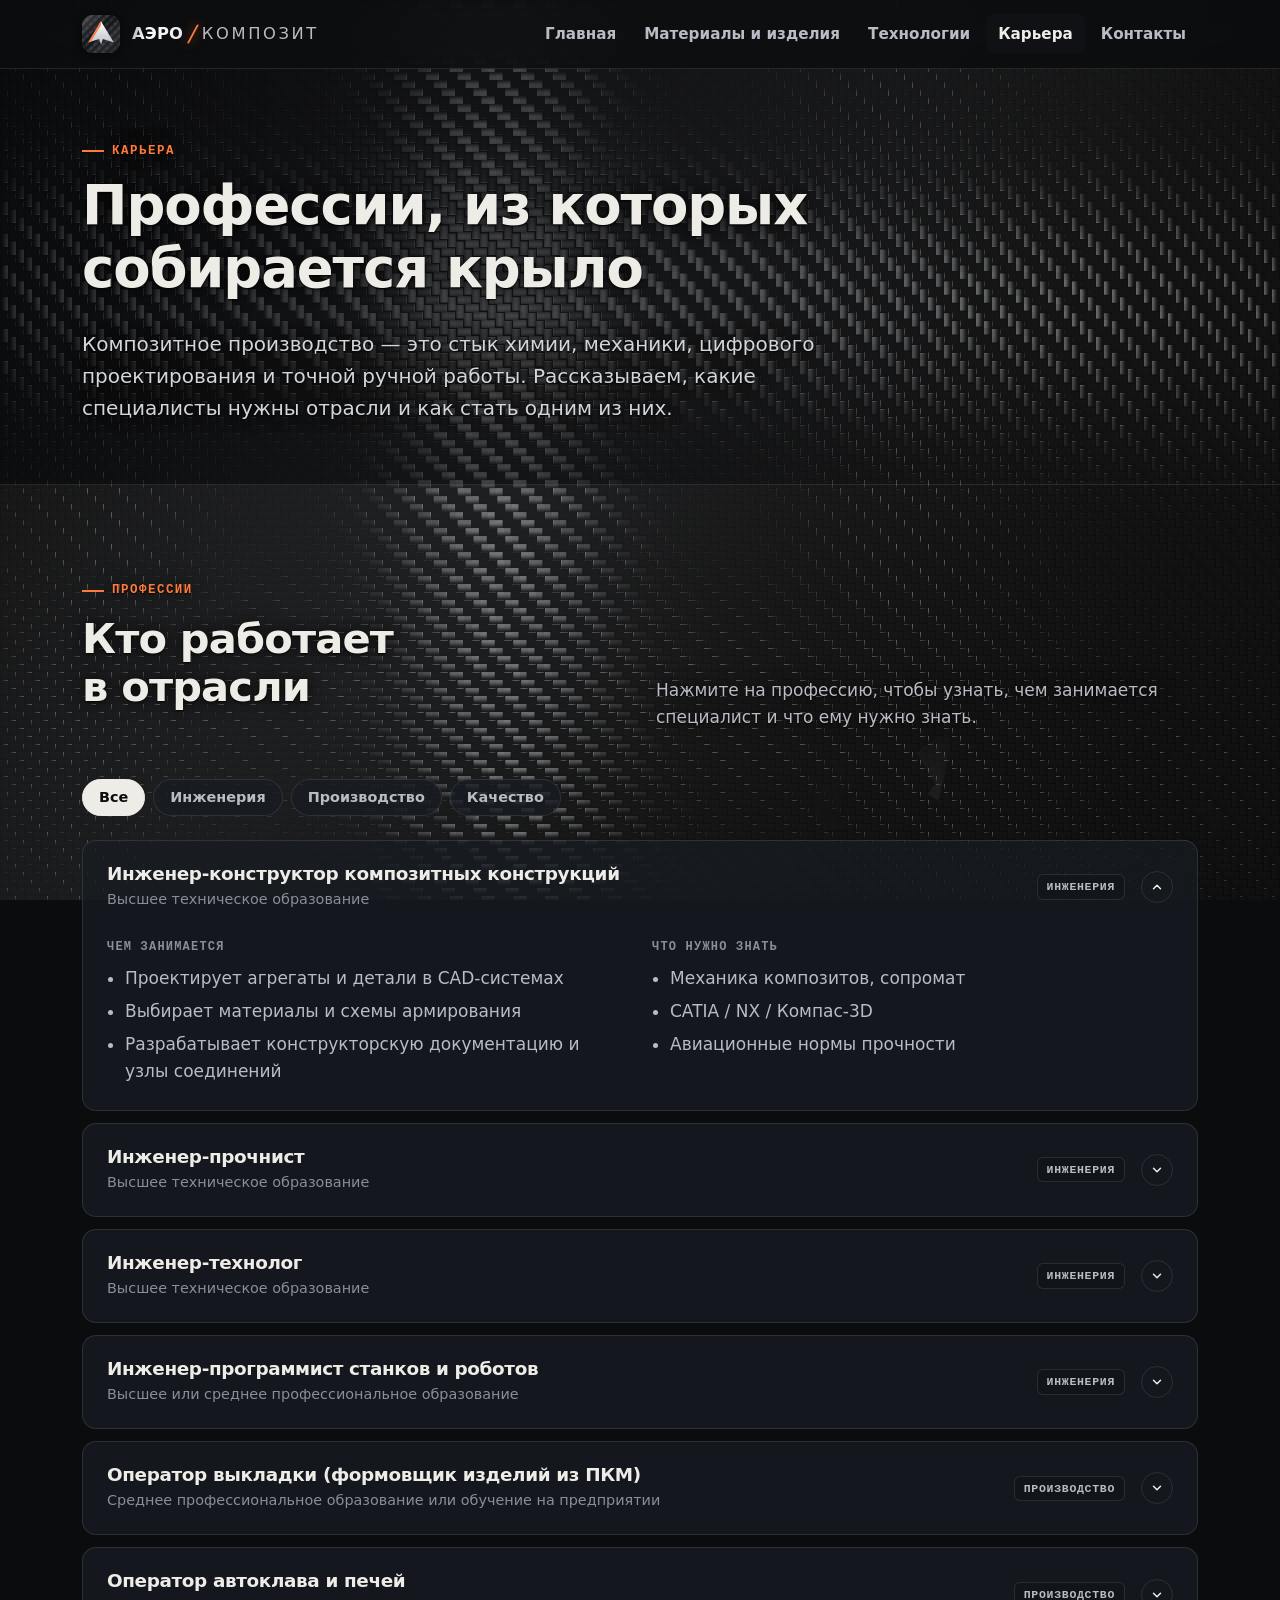
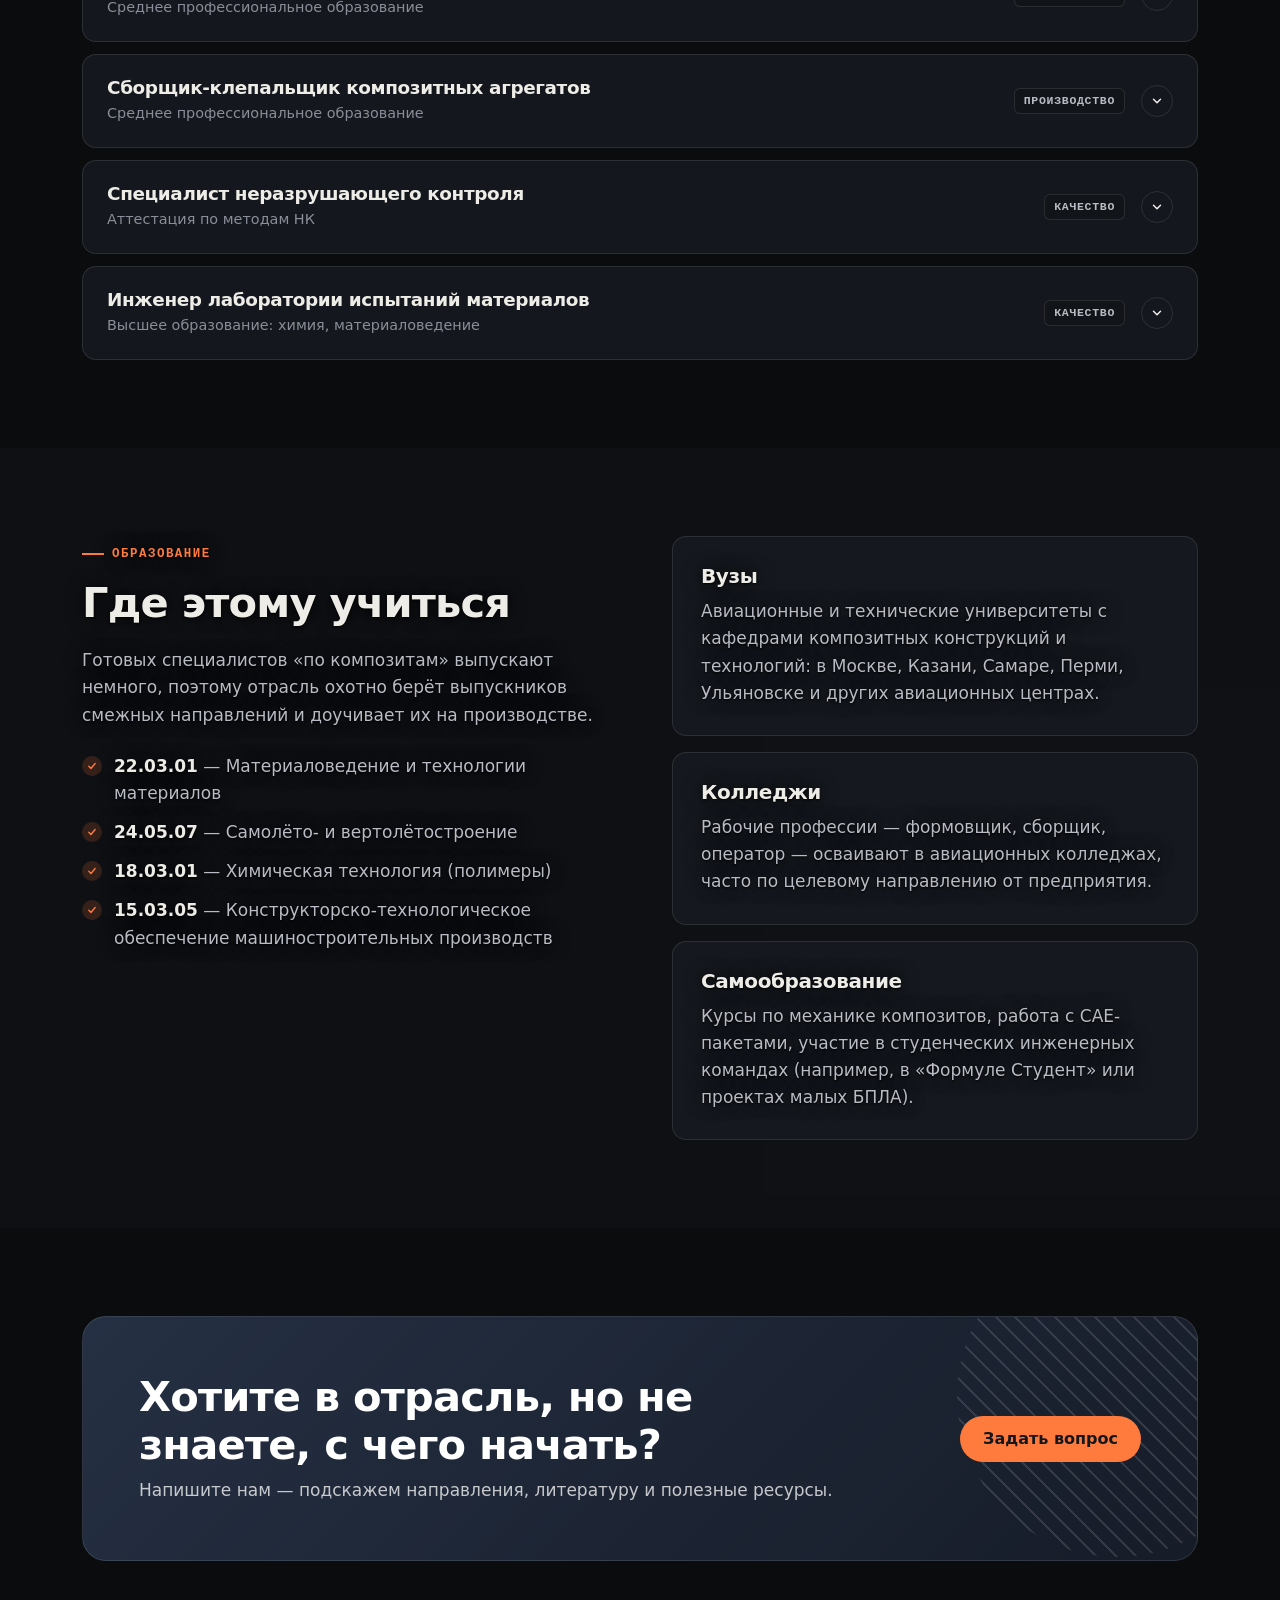
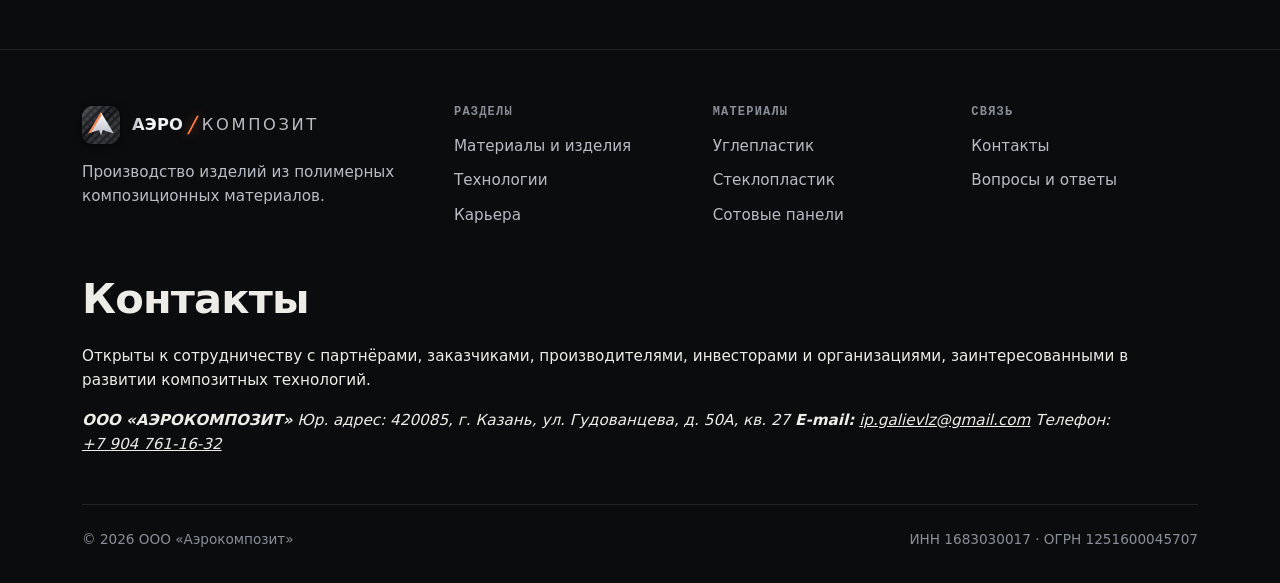
==== commit 970bcb82: "Партнёры вторым блоком, контакты с почтой и телефоном в подвале" ====
--- a/careers.html
+++ b/careers.html
@@ -10,7 +10,7 @@
   <link rel="preconnect" href="https://fonts.googleapis.com">
   <link rel="preconnect" href="https://fonts.gstatic.com" crossorigin>
   <link href="https://fonts.googleapis.com/css2?family=JetBrains+Mono:wght@500;600;700&family=Manrope:wght@400;500;600;700;800&family=Unbounded:wght@300;700&display=swap" rel="stylesheet">
-  <link rel="stylesheet" href="css/style.css?v=4">
+  <link rel="stylesheet" href="css/style.css?v=7">
 </head>
 <body>
 <a class="skip" href="#main">К содержанию</a>
@@ -241,20 +241,16 @@
       </div>
     </div>
     <div class="footer-legal">
-      <dl class="footer-req">
-        <div class="req-item">
-          <span class="req-icon" aria-hidden="true"><svg width="16" height="16" viewBox="0 0 24 24" fill="none" stroke="currentColor" stroke-width="1.8" stroke-linecap="round" stroke-linejoin="round"><path d="M4 21V6l8-3 8 3v15"/><path d="M9 21v-5h6v5M8 9h2M14 9h2M8 13h2M14 13h2"/></svg></span>
-          <div><dt>Полное наименование</dt><dd>Общество с ограниченной ответственностью «Аэрокомпозит»</dd></div>
-        </div>
-        <div class="req-item">
-          <span class="req-icon" aria-hidden="true"><svg width="16" height="16" viewBox="0 0 24 24" fill="none" stroke="currentColor" stroke-width="1.8" stroke-linecap="round" stroke-linejoin="round"><path d="M12 21s-7-6.2-7-11.5A7 7 0 0 1 19 9.5C19 14.8 12 21 12 21z"/><circle cx="12" cy="9.5" r="2.5"/></svg></span>
-          <div><dt>Юридический адрес</dt><dd>420085, Республика Татарстан, г.&nbsp;Казань,<br>ул.&nbsp;Гудованцева, д.&nbsp;50А, кв.&nbsp;27</dd></div>
-        </div>
-        <div class="req-item">
-          <span class="req-icon" aria-hidden="true"><svg width="16" height="16" viewBox="0 0 24 24" fill="none" stroke="currentColor" stroke-width="1.8" stroke-linecap="round" stroke-linejoin="round"><path d="M14.7 6.3a4 4 0 0 0-5.4 5.4L3 18l3 3 6.3-6.3a4 4 0 0 0 5.4-5.4l-2.5 2.5-2.4-.6-.6-2.4z"/></svg></span>
-          <div><dt>Основной вид деятельности</dt><dd><span class="req-code">ОКВЭД 22.29</span> Производство прочих пластмассовых изделий</dd></div>
-        </div>
-      </dl>
+      <div class="footer-contacts" id="contacts">
+        <h2>Контакты</h2>
+        <p class="contacts-lead">Открыты к сотрудничеству с партнёрами, заказчиками, производителями, инвесторами и организациями, заинтересованными в развитии композитных технологий.</p>
+        <address class="contacts-info">
+          <strong>ООО «АЭРОКОМПОЗИТ»</strong>
+          <span>Юр. адрес: 420085, г.&nbsp;Казань, ул.&nbsp;Гудованцева, д.&nbsp;50А, кв.&nbsp;27</span>
+          <span><b>E-mail:</b> <a href="mailto:ip.galievlz@gmail.com">ip.galievlz@gmail.com</a></span>
+          <span>Телефон: <a href="tel:+79047611632">+7&nbsp;904&nbsp;761-16-32</a></span>
+        </address>
+      </div>
     </div>
     <div class="footer-bottom">
       <span>© <span data-year></span> ООО «Аэрокомпозит»</span>
